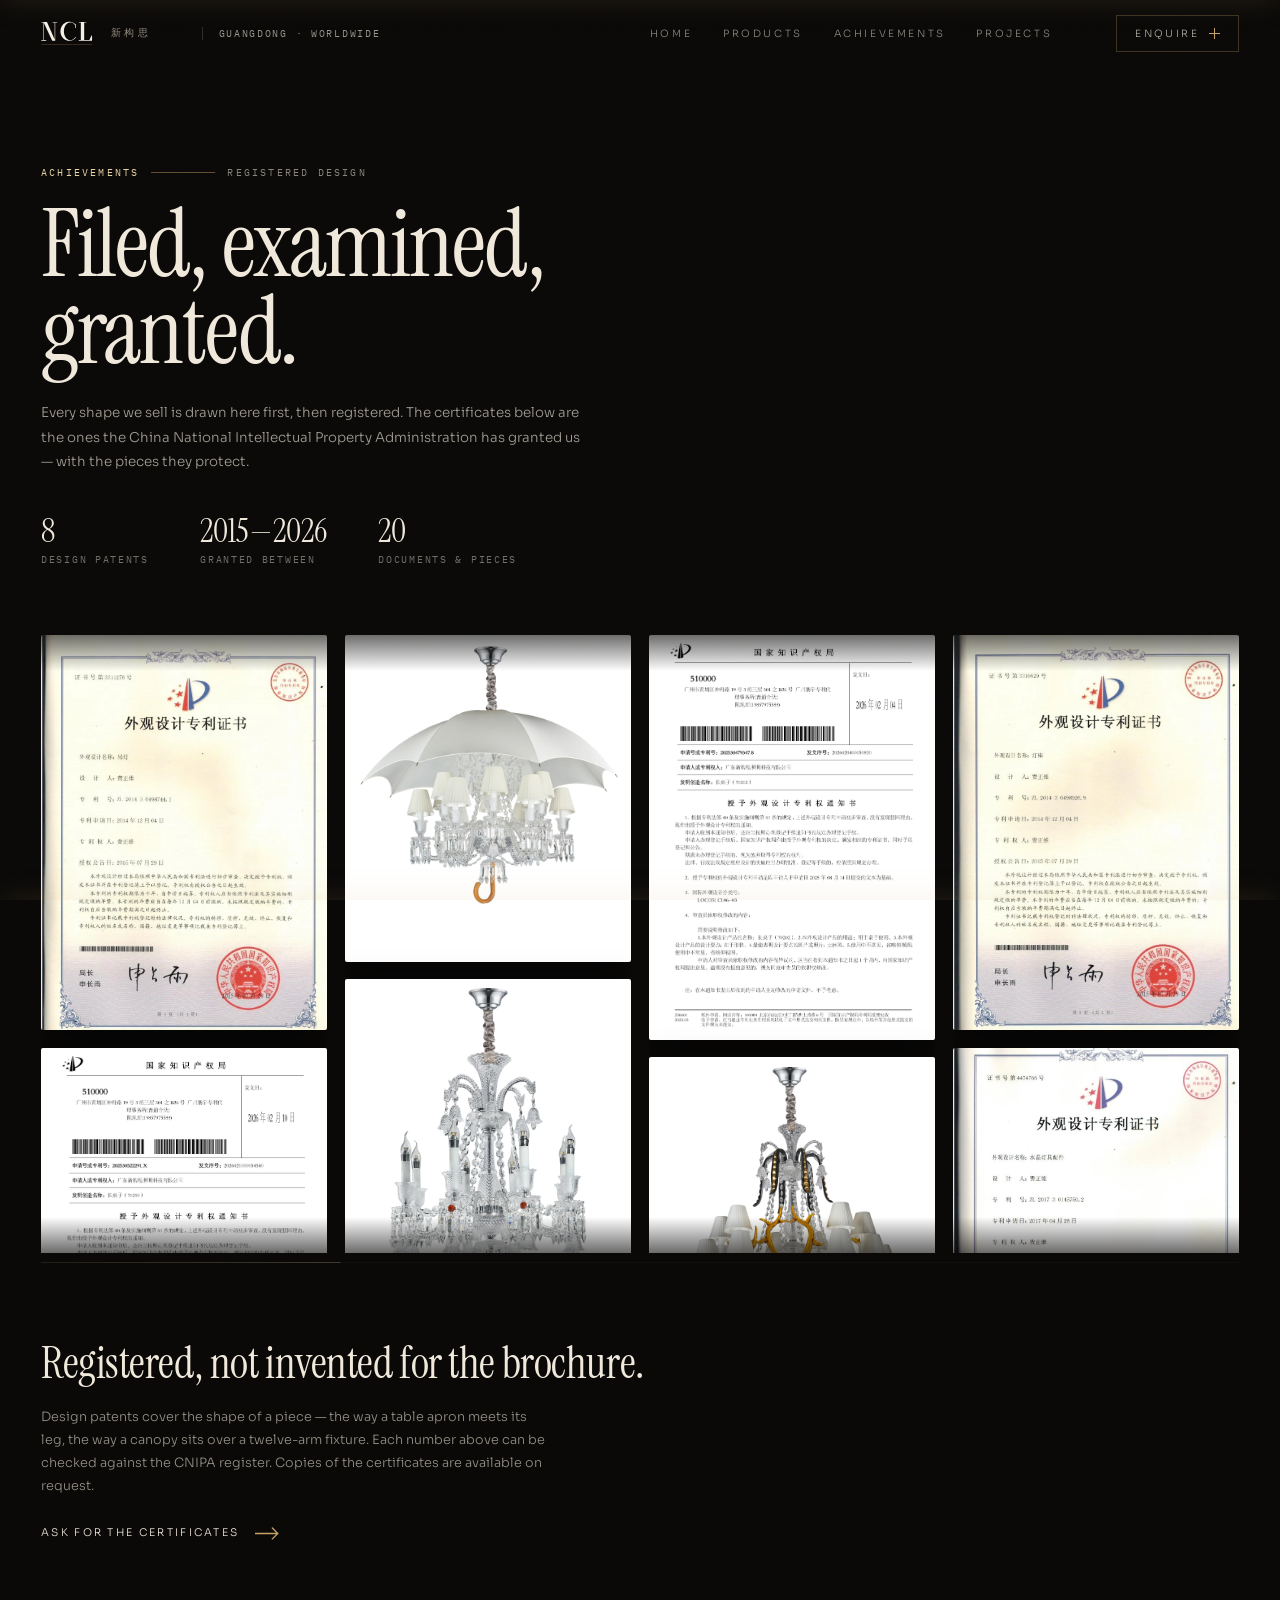
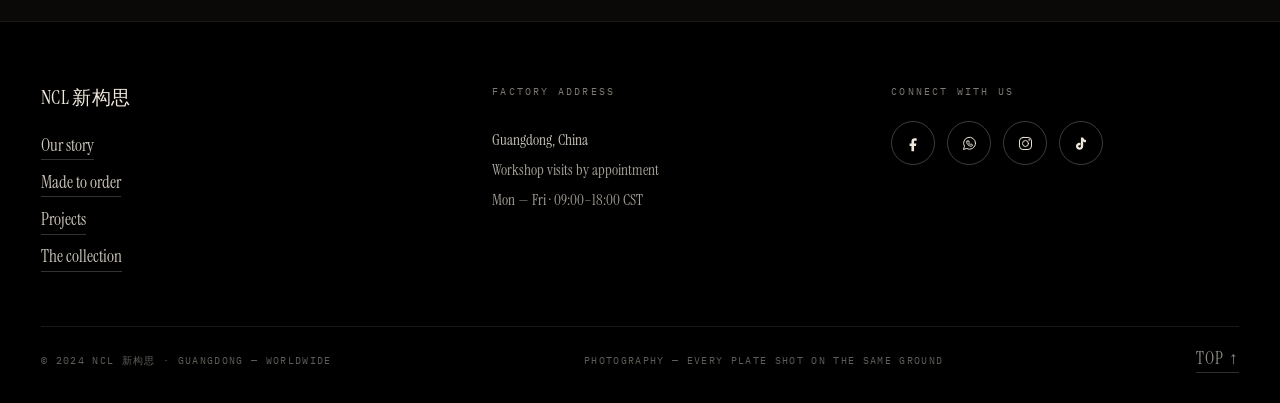
==== achievements.html @ 0bf9c068 "增加专利页面以及页尾" ====
<!DOCTYPE html>
<html lang="en">
<head>
<meta charset="utf-8">
<meta name="viewport" content="width=device-width, initial-scale=1">
<title>Achievements — NCL 新构思</title>
<meta name="description" content="NCL 新构思 — design patents granted by the China National Intellectual Property Administration, with the pieces they protect.">
<link rel="preload" href="fonts/InstrumentSerif-Regular.ttf" as="font" type="font/ttf" crossorigin>
<link rel="stylesheet" href="style.css">
<link rel="stylesheet" href="footer.css">
<link rel="stylesheet" href="achievements.css">
</head>
<body class="achievements">

<div class="grain" aria-hidden="true"></div>
<div class="page-veil" id="page-veil" aria-hidden="true"></div>

<main class="ach" id="top">
  <section class="ach-hero">
    <p class="eyebrow"><b>Achievements</b><i aria-hidden="true"></i><span>Registered design</span></p>
    <h1>Filed, examined,<br>granted.</h1>
    <p class="ach-lead">Every shape we sell is drawn here first, then registered. The certificates
      below are the ones the China National Intellectual Property Administration has granted us —
      with the pieces they protect.</p>
    <dl class="ach-stats">
      <div><dt>8</dt><dd>Design patents</dd></div>
      <div><dt>2015—2026</dt><dd>Granted between</dd></div>
      <div><dt>20</dt><dd>Documents &amp; pieces</dd></div>
    </dl>
  </section>

  <section class="ach-wall" aria-label="Patent certificates and the pieces they protect">
          <div class="ach-col" data-col="0">
            <div class="ach-colrun" style="animation-duration:34s;animation-direction:reverse">
                <figure class="ach-item ach-item--certificate">
                  <span class="ach-skel" aria-hidden="true"></span>
                  <img src="media/patents/patent-chandelier.webp" alt="Chandelier — ZL 2014 3 0498744.1 · 2015" width="800" height="1104" loading="lazy" decoding="async">
                  <figcaption>
                    <span class="ach-title">Chandelier</span>
                    <span class="ach-meta">ZL 2014 3 0498744.1 · 2015</span>
                  </figcaption>
                </figure>
                <figure class="ach-item ach-item--notice">
                  <span class="ach-skel" aria-hidden="true"></span>
                  <img src="media/patents/patent-70290-notice.webp" alt="Long table 70290 · 2026" width="1406" height="1988" loading="lazy" decoding="async">
                  <figcaption>
                    <span class="ach-title">Long table 70290</span>
                    <span class="ach-meta">Grant notice · 2026</span>
                  </figcaption>
                </figure>
                <figure class="ach-item ach-item--certificate">
                  <span class="ach-skel" aria-hidden="true"></span>
                  <img src="media/patents/patent-70262-certificate.webp" alt="Table 70262 — ZL 2024 3 0627851 · 2025" width="1406" height="1988" loading="lazy" decoding="async">
                  <figcaption>
                    <span class="ach-title">Table 70262</span>
                    <span class="ach-meta">ZL 2024 3 0627851 · 2025</span>
                  </figcaption>
                </figure>
                <figure class="ach-item ach-item--piece">
                  <span class="ach-skel" aria-hidden="true"></span>
                  <img src="media/patents/piece-20.webp" alt="Round table 70201" width="1500" height="1734" loading="lazy" decoding="async">
                  <figcaption>
                    <span class="ach-title">Round table 70201</span>
                    <span class="ach-meta">Design patent</span>
                  </figcaption>
                </figure>
                <figure class="ach-item ach-item--certificate">
                  <span class="ach-skel" aria-hidden="true"></span>
                  <img src="media/patents/patent-70202-certificate.webp" alt="Round table 70202 — ZL 2025 3 0451965 · 2026" width="1406" height="1988" loading="lazy" decoding="async">
                  <figcaption>
                    <span class="ach-title">Round table 70202</span>
                    <span class="ach-meta">ZL 2025 3 0451965 · 2026</span>
                  </figcaption>
                </figure>
                <figure class="ach-item ach-item--certificate">
                  <span class="ach-skel" aria-hidden="true"></span>
                  <img src="media/patents/patent-chandelier.webp" alt="Chandelier — ZL 2014 3 0498744.1 · 2015" width="800" height="1104" loading="lazy" decoding="async">
                  <figcaption>
                    <span class="ach-title">Chandelier</span>
                    <span class="ach-meta">ZL 2014 3 0498744.1 · 2015</span>
                  </figcaption>
                </figure>
                <figure class="ach-item ach-item--notice">
                  <span class="ach-skel" aria-hidden="true"></span>
                  <img src="media/patents/patent-70290-notice.webp" alt="Long table 70290 · 2026" width="1406" height="1988" loading="lazy" decoding="async">
                  <figcaption>
                    <span class="ach-title">Long table 70290</span>
                    <span class="ach-meta">Grant notice · 2026</span>
                  </figcaption>
                </figure>
                <figure class="ach-item ach-item--certificate">
                  <span class="ach-skel" aria-hidden="true"></span>
                  <img src="media/patents/patent-70262-certificate.webp" alt="Table 70262 — ZL 2024 3 0627851 · 2025" width="1406" height="1988" loading="lazy" decoding="async">
                  <figcaption>
                    <span class="ach-title">Table 70262</span>
                    <span class="ach-meta">ZL 2024 3 0627851 · 2025</span>
                  </figcaption>
                </figure>
                <figure class="ach-item ach-item--piece">
                  <span class="ach-skel" aria-hidden="true"></span>
                  <img src="media/patents/piece-20.webp" alt="Round table 70201" width="1500" height="1734" loading="lazy" decoding="async">
                  <figcaption>
                    <span class="ach-title">Round table 70201</span>
                    <span class="ach-meta">Design patent</span>
                  </figcaption>
                </figure>
                <figure class="ach-item ach-item--certificate">
                  <span class="ach-skel" aria-hidden="true"></span>
                  <img src="media/patents/patent-70202-certificate.webp" alt="Round table 70202 — ZL 2025 3 0451965 · 2026" width="1406" height="1988" loading="lazy" decoding="async">
                  <figcaption>
                    <span class="ach-title">Round table 70202</span>
                    <span class="ach-meta">ZL 2025 3 0451965 · 2026</span>
                  </figcaption>
                </figure>
            </div>
          </div>
          <div class="ach-col" data-col="1">
            <div class="ach-colrun" style="animation-duration:46s;animation-direction:normal">
                <figure class="ach-item ach-item--piece">
                  <span class="ach-skel" aria-hidden="true"></span>
                  <img src="media/patents/piece-01.webp" alt="Chandelier 70100 · 6 + 6L" width="1500" height="1712" loading="lazy" decoding="async">
                  <figcaption>
                    <span class="ach-title">Chandelier 70100 · 6 + 6L</span>
                    <span class="ach-meta">Design patent</span>
                  </figcaption>
                </figure>
                <figure class="ach-item ach-item--piece">
                  <span class="ach-skel" aria-hidden="true"></span>
                  <img src="media/patents/piece-02.webp" alt="Chandelier 70100 · 6L" width="1500" height="1851" loading="lazy" decoding="async">
                  <figcaption>
                    <span class="ach-title">Chandelier 70100 · 6L</span>
                    <span class="ach-meta">Design patent</span>
                  </figcaption>
                </figure>
                <figure class="ach-item ach-item--notice">
                  <span class="ach-skel" aria-hidden="true"></span>
                  <img src="media/patents/patent-70202-notice.webp" alt="Round table 70202 · 2026" width="1406" height="1988" loading="lazy" decoding="async">
                  <figcaption>
                    <span class="ach-title">Round table 70202</span>
                    <span class="ach-meta">Grant notice · 2026</span>
                  </figcaption>
                </figure>
                <figure class="ach-item ach-item--piece">
                  <span class="ach-skel" aria-hidden="true"></span>
                  <img src="media/patents/piece-06.webp" alt="Piece 88" width="1500" height="1524" loading="lazy" decoding="async">
                  <figcaption>
                    <span class="ach-title">Piece 88</span>
                    <span class="ach-meta">Design patent</span>
                  </figcaption>
                </figure>
                <figure class="ach-item ach-item--piece">
                  <span class="ach-skel" aria-hidden="true"></span>
                  <img src="media/patents/piece-19.webp" alt="Side table 70201" width="1500" height="1389" loading="lazy" decoding="async">
                  <figcaption>
                    <span class="ach-title">Side table 70201</span>
                    <span class="ach-meta">Design patent</span>
                  </figcaption>
                </figure>
                <figure class="ach-item ach-item--piece">
                  <span class="ach-skel" aria-hidden="true"></span>
                  <img src="media/patents/piece-04.webp" alt="Wall light 70100 · 1T" width="1500" height="1894" loading="lazy" decoding="async">
                  <figcaption>
                    <span class="ach-title">Wall light 70100 · 1T</span>
                    <span class="ach-meta">Design patent</span>
                  </figcaption>
                </figure>
                <figure class="ach-item ach-item--piece">
                  <span class="ach-skel" aria-hidden="true"></span>
                  <img src="media/patents/piece-01.webp" alt="Chandelier 70100 · 6 + 6L" width="1500" height="1712" loading="lazy" decoding="async">
                  <figcaption>
                    <span class="ach-title">Chandelier 70100 · 6 + 6L</span>
                    <span class="ach-meta">Design patent</span>
                  </figcaption>
                </figure>
                <figure class="ach-item ach-item--piece">
                  <span class="ach-skel" aria-hidden="true"></span>
                  <img src="media/patents/piece-02.webp" alt="Chandelier 70100 · 6L" width="1500" height="1851" loading="lazy" decoding="async">
                  <figcaption>
                    <span class="ach-title">Chandelier 70100 · 6L</span>
                    <span class="ach-meta">Design patent</span>
                  </figcaption>
                </figure>
                <figure class="ach-item ach-item--notice">
                  <span class="ach-skel" aria-hidden="true"></span>
                  <img src="media/patents/patent-70202-notice.webp" alt="Round table 70202 · 2026" width="1406" height="1988" loading="lazy" decoding="async">
                  <figcaption>
                    <span class="ach-title">Round table 70202</span>
                    <span class="ach-meta">Grant notice · 2026</span>
                  </figcaption>
                </figure>
                <figure class="ach-item ach-item--piece">
                  <span class="ach-skel" aria-hidden="true"></span>
                  <img src="media/patents/piece-06.webp" alt="Piece 88" width="1500" height="1524" loading="lazy" decoding="async">
                  <figcaption>
                    <span class="ach-title">Piece 88</span>
                    <span class="ach-meta">Design patent</span>
                  </figcaption>
                </figure>
                <figure class="ach-item ach-item--piece">
                  <span class="ach-skel" aria-hidden="true"></span>
                  <img src="media/patents/piece-19.webp" alt="Side table 70201" width="1500" height="1389" loading="lazy" decoding="async">
                  <figcaption>
                    <span class="ach-title">Side table 70201</span>
                    <span class="ach-meta">Design patent</span>
                  </figcaption>
                </figure>
                <figure class="ach-item ach-item--piece">
                  <span class="ach-skel" aria-hidden="true"></span>
                  <img src="media/patents/piece-04.webp" alt="Wall light 70100 · 1T" width="1500" height="1894" loading="lazy" decoding="async">
                  <figcaption>
                    <span class="ach-title">Wall light 70100 · 1T</span>
                    <span class="ach-meta">Design patent</span>
                  </figcaption>
                </figure>
            </div>
          </div>
          <div class="ach-col" data-col="2">
            <div class="ach-colrun" style="animation-duration:39s;animation-direction:reverse">
                <figure class="ach-item ach-item--notice">
                  <span class="ach-skel" aria-hidden="true"></span>
                  <img src="media/patents/patent-70202-notice-12.webp" alt="Long table 70202 · 2026" width="1406" height="1988" loading="lazy" decoding="async">
                  <figcaption>
                    <span class="ach-title">Long table 70202</span>
                    <span class="ach-meta">Grant notice · 2026</span>
                  </figcaption>
                </figure>
                <figure class="ach-item ach-item--piece">
                  <span class="ach-skel" aria-hidden="true"></span>
                  <img src="media/patents/piece-03.webp" alt="Chandelier 70100 · 9 + 6 + 3" width="1500" height="1857" loading="lazy" decoding="async">
                  <figcaption>
                    <span class="ach-title">Chandelier 70100 · 9 + 6 + 3</span>
                    <span class="ach-meta">Design patent</span>
                  </figcaption>
                </figure>
                <figure class="ach-item ach-item--certificate">
                  <span class="ach-skel" aria-hidden="true"></span>
                  <img src="media/patents/patent-70260-certificate.webp" alt="Table 70260 — ZL 2024 3 0569394 · 2025" width="1406" height="1988" loading="lazy" decoding="async">
                  <figcaption>
                    <span class="ach-title">Table 70260</span>
                    <span class="ach-meta">ZL 2024 3 0569394 · 2025</span>
                  </figcaption>
                </figure>
                <figure class="ach-item ach-item--certificate">
                  <span class="ach-skel" aria-hidden="true"></span>
                  <img src="media/patents/patent-70264R-certificate.webp" alt="Table 70264R — ZL 2024 3 0557149 · 2025" width="1406" height="1988" loading="lazy" decoding="async">
                  <figcaption>
                    <span class="ach-title">Table 70264R</span>
                    <span class="ach-meta">ZL 2024 3 0557149 · 2025</span>
                  </figcaption>
                </figure>
                <figure class="ach-item ach-item--piece">
                  <span class="ach-skel" aria-hidden="true"></span>
                  <img src="media/patents/piece-18.webp" alt="Table 70188" width="1500" height="1161" loading="lazy" decoding="async">
                  <figcaption>
                    <span class="ach-title">Table 70188</span>
                    <span class="ach-meta">Design patent</span>
                  </figcaption>
                </figure>
                <figure class="ach-item ach-item--notice">
                  <span class="ach-skel" aria-hidden="true"></span>
                  <img src="media/patents/patent-70202-notice-12.webp" alt="Long table 70202 · 2026" width="1406" height="1988" loading="lazy" decoding="async">
                  <figcaption>
                    <span class="ach-title">Long table 70202</span>
                    <span class="ach-meta">Grant notice · 2026</span>
                  </figcaption>
                </figure>
                <figure class="ach-item ach-item--piece">
                  <span class="ach-skel" aria-hidden="true"></span>
                  <img src="media/patents/piece-03.webp" alt="Chandelier 70100 · 9 + 6 + 3" width="1500" height="1857" loading="lazy" decoding="async">
                  <figcaption>
                    <span class="ach-title">Chandelier 70100 · 9 + 6 + 3</span>
                    <span class="ach-meta">Design patent</span>
                  </figcaption>
                </figure>
                <figure class="ach-item ach-item--certificate">
                  <span class="ach-skel" aria-hidden="true"></span>
                  <img src="media/patents/patent-70260-certificate.webp" alt="Table 70260 — ZL 2024 3 0569394 · 2025" width="1406" height="1988" loading="lazy" decoding="async">
                  <figcaption>
                    <span class="ach-title">Table 70260</span>
                    <span class="ach-meta">ZL 2024 3 0569394 · 2025</span>
                  </figcaption>
                </figure>
                <figure class="ach-item ach-item--certificate">
                  <span class="ach-skel" aria-hidden="true"></span>
                  <img src="media/patents/patent-70264R-certificate.webp" alt="Table 70264R — ZL 2024 3 0557149 · 2025" width="1406" height="1988" loading="lazy" decoding="async">
                  <figcaption>
                    <span class="ach-title">Table 70264R</span>
                    <span class="ach-meta">ZL 2024 3 0557149 · 2025</span>
                  </figcaption>
                </figure>
                <figure class="ach-item ach-item--piece">
                  <span class="ach-skel" aria-hidden="true"></span>
                  <img src="media/patents/piece-18.webp" alt="Table 70188" width="1500" height="1161" loading="lazy" decoding="async">
                  <figcaption>
                    <span class="ach-title">Table 70188</span>
                    <span class="ach-meta">Design patent</span>
                  </figcaption>
                </figure>
            </div>
          </div>
          <div class="ach-col" data-col="3">
            <div class="ach-colrun" style="animation-duration:52s;animation-direction:normal">
                <figure class="ach-item ach-item--certificate">
                  <span class="ach-skel" aria-hidden="true"></span>
                  <img src="media/patents/patent-lamp-base.webp" alt="Lamp base — ZL 2014 3 0498926.9 · 2015" width="800" height="1104" loading="lazy" decoding="async">
                  <figcaption>
                    <span class="ach-title">Lamp base</span>
                    <span class="ach-meta">ZL 2014 3 0498926.9 · 2015</span>
                  </figcaption>
                </figure>
                <figure class="ach-item ach-item--certificate">
                  <span class="ach-skel" aria-hidden="true"></span>
                  <img src="media/patents/patent-crystal-lamp-fitting.webp" alt="Crystal lamp fitting — ZL 2017 3 0145750.2 · 2018" width="800" height="1088" loading="lazy" decoding="async">
                  <figcaption>
                    <span class="ach-title">Crystal lamp fitting</span>
                    <span class="ach-meta">ZL 2017 3 0145750.2 · 2018</span>
                  </figcaption>
                </figure>
                <figure class="ach-item ach-item--piece">
                  <span class="ach-skel" aria-hidden="true"></span>
                  <img src="media/patents/piece-05.webp" alt="Floor lamp 70124" width="1033" height="2000" loading="lazy" decoding="async">
                  <figcaption>
                    <span class="ach-title">Floor lamp 70124</span>
                    <span class="ach-meta">Design patent</span>
                  </figcaption>
                </figure>
                <figure class="ach-item ach-item--certificate">
                  <span class="ach-skel" aria-hidden="true"></span>
                  <img src="media/patents/patent-70290-certificate.webp" alt="Long table 70290 — ZL 2025 3 0522291 · 2026" width="1406" height="1988" loading="lazy" decoding="async">
                  <figcaption>
                    <span class="ach-title">Long table 70290</span>
                    <span class="ach-meta">ZL 2025 3 0522291 · 2026</span>
                  </figcaption>
                </figure>
                <figure class="ach-item ach-item--certificate">
                  <span class="ach-skel" aria-hidden="true"></span>
                  <img src="media/patents/patent-lamp-base.webp" alt="Lamp base — ZL 2014 3 0498926.9 · 2015" width="800" height="1104" loading="lazy" decoding="async">
                  <figcaption>
                    <span class="ach-title">Lamp base</span>
                    <span class="ach-meta">ZL 2014 3 0498926.9 · 2015</span>
                  </figcaption>
                </figure>
                <figure class="ach-item ach-item--certificate">
                  <span class="ach-skel" aria-hidden="true"></span>
                  <img src="media/patents/patent-crystal-lamp-fitting.webp" alt="Crystal lamp fitting — ZL 2017 3 0145750.2 · 2018" width="800" height="1088" loading="lazy" decoding="async">
                  <figcaption>
                    <span class="ach-title">Crystal lamp fitting</span>
                    <span class="ach-meta">ZL 2017 3 0145750.2 · 2018</span>
                  </figcaption>
                </figure>
                <figure class="ach-item ach-item--piece">
                  <span class="ach-skel" aria-hidden="true"></span>
                  <img src="media/patents/piece-05.webp" alt="Floor lamp 70124" width="1033" height="2000" loading="lazy" decoding="async">
                  <figcaption>
                    <span class="ach-title">Floor lamp 70124</span>
                    <span class="ach-meta">Design patent</span>
                  </figcaption>
                </figure>
                <figure class="ach-item ach-item--certificate">
                  <span class="ach-skel" aria-hidden="true"></span>
                  <img src="media/patents/patent-70290-certificate.webp" alt="Long table 70290 — ZL 2025 3 0522291 · 2026" width="1406" height="1988" loading="lazy" decoding="async">
                  <figcaption>
                    <span class="ach-title">Long table 70290</span>
                    <span class="ach-meta">ZL 2025 3 0522291 · 2026</span>
                  </figcaption>
                </figure>
            </div>
          </div>
    <div class="ach-meter" aria-hidden="true"><i></i></div>
  </section>

  <section class="ach-note">
    <h2>Registered, not invented for the brochure.</h2>
    <p>Design patents cover the shape of a piece — the way a table apron meets its leg, the way a
      canopy sits over a twelve-arm fixture. Each number above can be checked against the CNIPA
      register. Copies of the certificates are available on request.</p>
    <p><a class="cta" href="mailto:studio@ncl.example?subject=Patent%20certificates"><span>Ask for the certificates</span>
      <svg viewBox="0 0 24 12" aria-hidden="true"><path d="M0 6h21M16 1l5 5-5 5"/></svg></a></p>
  </section>
</main>

<footer class="ncl-foot" id="enquire">
  <div class="ncl-foot-grid">
    <div>
      <h4 class="brand-ish">NCL 新构思</h4>
      <ul>
        <li><a href="index.html#atelier">Our story</a></li>
        <li><a href="index.html#bespoke">Made to order</a></li>
        <li><a href="index.html#bespoke">Projects</a></li>
        <li><a href="collection.html">The collection</a></li>
      </ul>
    </div>
    <div class="ncl-foot-addr">
      <h4>Factory address</h4>
      <p>Guangdong, China</p>
      <p>Workshop visits by appointment</p>
      <p>Mon — Fri · 09:00–18:00 CST</p>
    </div>
    <div>
      <h4>Connect with us</h4>
      <ul class="ncl-social">
        <li><a href="https://www.facebook.com/satellite.liu" aria-label="NCL on Facebook" target="_blank" rel="noopener noreferrer"><svg viewBox="0 0 24 24" role="img" aria-hidden="true"><path d="M14.2 8.1h2.3V4.9c-.4-.06-1.5-.17-2.8-.17-2.8 0-4.6 1.6-4.6 4.6v2.6H6.5v3.6h2.6V23h3.7v-7.4h2.7l.4-3.6h-3.1V9.4c0-1 .3-1.3 1.4-1.3Z" fill="currentColor" stroke="none"/></svg></a></li>
        <li><a href="https://wa.me/8618938772757" aria-label="NCL on WhatsApp — +86 189 3877 2757" target="_blank" rel="noopener noreferrer"><svg viewBox="0 0 24 24" role="img" aria-hidden="true"><path d="M20.5 11.6a8.4 8.4 0 0 1-12.4 7.4L3.5 20.4l1.4-4.5A8.4 8.4 0 1 1 20.5 11.6Z"/><path d="M9.2 8.4c.2-.4.4-.4.7-.4h.5c.2 0 .3.1.5.4l.7 1.6c.1.2 0 .4-.1.6l-.5.6c-.1.2-.1.3 0 .5.3.6.9 1.3 1.6 1.7.2.1.4.1.5 0l.6-.6c.2-.2.4-.2.6-.1l1.6.8c.2.1.3.3.3.5 0 .8-.6 1.6-1.3 1.8-.7.2-1.6.1-2.9-.5-1.7-.8-3-2.2-3.6-3.6-.5-1.2-.5-2.3 0-3.1Z"/></svg></a></li>
        <li><a href="https://www.instagram.com/new_concepton_lighting/" aria-label="NCL on Instagram" target="_blank" rel="noopener noreferrer"><svg viewBox="0 0 24 24" role="img" aria-hidden="true"><rect x="3.5" y="3.5" width="17" height="17" rx="5"/><circle cx="12" cy="12" r="4.2"/><circle cx="17.2" cy="6.9" r="1.1" fill="currentColor" stroke="none"/></svg></a></li>
        <li><a href="https://www.douyin.com/user/MS4wLjABAAAA6-nMW5dyxShDw0qKkLhPcCdm7kp9LKvlH04NBT9qAxo?from_tab_name=main" aria-label="NCL on TikTok" target="_blank" rel="noopener noreferrer"><svg viewBox="0 0 24 24" role="img" aria-hidden="true"><path d="M14.4 3.4c.5 1.9 1.9 3.3 3.9 3.5v3.4c-1.4 0-2.7-.4-3.9-1.2v6.5c0 3.3-2.4 5.2-5.1 5.2-2.9 0-5.1-2-5.1-4.8 0-2.9 2.2-5 5.1-5 .4 0 .8 0 1.2.1v3.5c-.4-.1-.8-.2-1.2-.2-1.1 0-1.9.7-1.9 1.6 0 1 .8 1.7 1.9 1.7 1.2 0 1.9-.8 1.9-2.1V3.4h3.2Z" fill="currentColor" stroke="none"/></svg></a></li>
      </ul>
    </div>
  </div>
  <div class="ncl-foot-base">
    <p>© 2024 NCL 新构思 · Guangdong — Worldwide</p>
    <p>Photography — every plate shot on the same ground</p>
    <p><a href="#top">Top ↑</a></p>
  </div>
</footer>

<header class="nav" id="nav">
  <a class="brand" href="index.html" aria-label="NCL 新构思 — home">
    <svg class="wordmark" viewBox="-4 -4 224 104" role="img" aria-label="NCL" preserveAspectRatio="xMinYMid meet"><g transform="translate(-282 -84)"><g transform="translate(282 84) scale(0.8)"><path fill="#F5F0E6" d="M8.00 0.00 L11.00 0.00 L11.00 100.00 L8.00 100.00 Z M68.00 0.00 L71.00 0.00 L71.00 100.00 L68.00 100.00 Z M8.00 0.00 L27.00 0.00 L71.00 100.00 L55.00 100.00 Z M-3.00 0.00 L23.00 0.00 L23.00 3.00 L-3.00 3.00 Z M-3.00 97.00 L23.00 97.00 L23.00 100.00 L-3.00 100.00 Z M57.00 0.00 L82.00 0.00 L82.00 3.00 L57.00 3.00 Z M182.00 82.78 L180.74 84.35 L179.43 85.85 L178.05 87.30 L176.63 88.68 L175.15 90.01 L173.63 91.26 L172.05 92.45 L170.44 93.56 L168.79 94.61 L167.09 95.58 L165.37 96.47 L163.61 97.29 L161.82 98.02 L160.00 98.68 L158.16 99.26 L156.31 99.76 L154.43 100.17 L152.54 100.50 L150.64 100.75 L148.73 100.91 L146.82 100.99 L144.91 100.99 L142.99 100.90 L141.09 100.72 L139.19 100.46 L137.30 100.12 L135.43 99.69 L133.57 99.18 L131.74 98.59 L129.93 97.92 L128.14 97.17 L126.39 96.35 L124.66 95.44 L122.98 94.46 L121.33 93.41 L119.72 92.28 L118.15 91.08 L116.63 89.82 L115.17 88.49 L113.75 87.10 L112.38 85.64 L111.07 84.13 L109.82 82.55 L108.63 80.93 L107.50 79.25 L106.43 77.53 L105.43 75.76 L104.50 73.94 L103.64 72.09 L102.84 70.20 L102.12 68.28 L101.47 66.32 L100.90 64.34 L100.40 62.34 L99.97 60.31 L99.62 58.27 L99.35 56.22 L99.16 54.15 L99.04 52.08 L99.00 50.00 L99.04 47.92 L99.16 45.85 L99.35 43.78 L99.62 41.73 L99.97 39.69 L100.40 37.66 L100.90 35.66 L101.47 33.68 L102.12 31.72 L102.84 29.80 L103.64 27.91 L104.50 26.06 L105.43 24.24 L106.43 22.47 L107.50 20.75 L108.63 19.07 L109.82 17.45 L111.07 15.87 L112.38 14.36 L113.75 12.90 L115.17 11.51 L116.63 10.18 L118.15 8.92 L119.72 7.72 L121.33 6.59 L122.98 5.54 L124.66 4.56 L126.39 3.65 L128.14 2.83 L129.93 2.08 L131.74 1.41 L133.57 0.82 L135.43 0.31 L137.30 -0.12 L139.19 -0.46 L141.09 -0.72 L142.99 -0.90 L144.91 -0.99 L146.82 -0.99 L148.73 -0.91 L150.64 -0.75 L152.54 -0.50 L154.43 -0.17 L156.31 0.24 L158.16 0.74 L160.00 1.32 L161.82 1.98 L163.61 2.71 L165.37 3.53 L167.09 4.42 L168.79 5.39 L170.44 6.44 L172.05 7.55 L173.63 8.74 L175.15 9.99 L176.63 11.32 L178.05 12.70 L179.43 14.15 L180.74 15.65 L182.00 17.22 L178.43 19.47 L177.50 18.01 L176.54 16.61 L175.53 15.26 L174.48 13.97 L173.40 12.74 L172.28 11.57 L171.13 10.47 L169.94 9.43 L168.73 8.46 L167.48 7.55 L166.22 6.72 L164.92 5.96 L163.61 5.27 L162.28 4.66 L160.93 4.12 L159.57 3.66 L158.19 3.27 L156.80 2.96 L155.41 2.73 L154.01 2.58 L152.60 2.51 L151.20 2.51 L149.79 2.60 L148.39 2.76 L147.00 3.00 L145.61 3.32 L144.24 3.72 L142.88 4.19 L141.53 4.74 L140.20 5.36 L138.89 6.06 L137.60 6.83 L136.34 7.68 L135.10 8.59 L133.89 9.57 L132.71 10.62 L131.56 11.73 L130.44 12.91 L129.37 14.15 L128.32 15.45 L127.32 16.81 L126.36 18.22 L125.44 19.68 L124.57 21.19 L123.74 22.76 L122.96 24.36 L122.22 26.01 L121.54 27.70 L120.90 29.43 L120.32 31.19 L119.79 32.98 L119.31 34.80 L118.89 36.64 L118.52 38.51 L118.21 40.39 L117.96 42.30 L117.76 44.21 L117.61 46.14 L117.53 48.07 L117.50 50.00 L117.53 51.93 L117.61 53.86 L117.76 55.79 L117.96 57.70 L118.21 59.61 L118.52 61.49 L118.89 63.36 L119.31 65.20 L119.79 67.02 L120.32 68.81 L120.90 70.57 L121.54 72.30 L122.22 73.99 L122.96 75.64 L123.74 77.24 L124.57 78.81 L125.44 80.32 L126.36 81.78 L127.32 83.19 L128.32 84.55 L129.37 85.85 L130.44 87.09 L131.56 88.27 L132.71 89.38 L133.89 90.43 L135.10 91.41 L136.34 92.32 L137.60 93.17 L138.89 93.94 L140.20 94.64 L141.53 95.26 L142.88 95.81 L144.24 96.28 L145.61 96.68 L147.00 97.00 L148.39 97.24 L149.79 97.40 L151.20 97.49 L152.60 97.49 L154.01 97.42 L155.41 97.27 L156.80 97.04 L158.19 96.73 L159.57 96.34 L160.93 95.88 L162.28 95.34 L163.61 94.73 L164.92 94.04 L166.22 93.28 L167.48 92.45 L168.73 91.54 L169.94 90.57 L171.13 89.53 L172.28 88.43 L173.40 87.26 L174.48 86.03 L175.53 84.74 L176.54 83.39 L177.50 81.99 L178.43 80.53 Z M178.50 11.97 L182.00 11.97 L182.00 32.22 L178.50 32.22 Z M208.00 0.00 L226.00 0.00 L226.00 100.00 L208.00 100.00 Z M197.00 0.00 L237.00 0.00 L237.00 3.00 L197.00 3.00 Z M197.00 97.00 L226.00 97.00 L226.00 100.00 L197.00 100.00 Z M208.00 97.00 L268.00 97.00 L268.00 100.00 L208.00 100.00 Z M265.00 72.00 L268.00 72.00 L268.00 100.00 L252.00 100.00 Z"/><path fill="#B08D57" d="M-3.00 118.00 L268.00 118.00 L268.00 119.50 L-3.00 119.50 Z"/></g></g></svg>
    <span class="brand-cn">新构思</span>
  </a>
  <span class="nav-meta">Guangdong · Worldwide</span>

  <nav class="nav-links" aria-label="Primary">
    <a href="index.html"><span>Home</span></a>
    <a href="collection.html"><span>Products</span></a>
    <a href="achievements.html" aria-current="page"><span>Achievements</span></a>
    <a href="index.html#bespoke"><span>Projects</span></a>
  </nav>

  <div class="nav-end">
    <a class="enquire" href="#enquire"><span>Enquire</span><i aria-hidden="true"></i></a>
    <button class="menu-btn" id="menu-btn" type="button" aria-expanded="false" aria-controls="menu">
      <span class="menu-bars" aria-hidden="true"><i></i><i></i></span>
      <span class="menu-word">Menu</span>
    </button>
  </div>
</header>

<div class="menu" id="menu" hidden>
  <nav class="menu-links" aria-label="Menu">
    <a href="index.html"><span>Home</span></a>
    <a href="collection.html"><span>Products</span></a>
    <a href="achievements.html"><span>Achievements</span></a>
    <a href="index.html#bespoke"><span>Projects</span></a>
    <a class="menu-enquire" href="#enquire"><span>Enquire</span></a>
  </nav>
  <p class="menu-foot">Trade and private commissions · worldwide delivery.</p>
</div>

<script src="main.js"></script>
<script src="achievements.js"></script>
</body>
</html>
---- style.css ----
/* NCL 新构思 — cover page
   One viewport: the film, the name of the light, one control. */

@font-face{
  font-family:"Instrument Serif";
  src:url("fonts/InstrumentSerif-Regular.ttf") format("truetype");
  font-weight:400; font-style:normal; font-display:swap;
}
@font-face{
  font-family:"Sora";
  src:url("fonts/sora-latin-300-normal.woff2") format("woff2");
  font-weight:300; font-style:normal; font-display:swap;
}
@font-face{
  font-family:"Sora";
  src:url("fonts/sora-latin-400-normal.woff2") format("woff2");
  font-weight:400; font-style:normal; font-display:swap;
}
@font-face{
  font-family:"Plex Mono";
  src:url("fonts/ibm-plex-mono-latin-400-normal.woff2") format("woff2");
  font-weight:400; font-style:normal; font-display:swap;
}

:root{
  /* the night side: cover page */
  --void:#000;
  --ivory:#efe8db;
  --ivory-soft:#cfc7b8;
  --dim:#948c7e;
  --gilt:#c7a366;
  --gilt-hi:#e7d0a0;
  --line:rgba(199,163,102,.28);
  --line-soft:rgba(239,232,219,.14);

  --pad:clamp(20px,3.2vw,52px);
  --ease:cubic-bezier(.22,.61,.2,1);
  --ease-out:cubic-bezier(.16,.8,.24,1);
  --ease-soft:cubic-bezier(.33,.72,.24,1);
  --glow:0 0 20px rgba(255,222,168,.5),0 0 2px rgba(255,248,232,.65);

  --serif:"Instrument Serif",Georgia,"Noto Serif SC","Songti SC",serif;
  --sans:"Sora","Noto Sans SC","PingFang SC","Microsoft YaHei",sans-serif;
  --mono:"Plex Mono",ui-monospace,monospace;
}

*,*::before,*::after{box-sizing:border-box}
a{color:inherit;text-decoration:none}
button{font:inherit;color:inherit;background:none;border:0;padding:0;cursor:pointer}
::selection{background:rgba(199,163,102,.32);color:#fff}
:focus-visible{outline:1px solid var(--gilt-hi);outline-offset:6px}
img{display:block;max-width:100%}

:root{
  --nav-h:clamp(64px,7.4vh,92px);
  /* how far the next screen rises over the cover; the cover's own furniture keeps clear of it */
  --handoff:12vh;
}

html{height:auto; overflow-x:hidden; -webkit-text-size-adjust:100%}
body{
  margin:0;
  background:var(--void);
  color:var(--ivory);
  font-family:var(--sans);
  font-weight:300;
  -webkit-font-smoothing:antialiased;
  text-rendering:optimizeLegibility;
  overscroll-behavior-y:none;
}

/* ── stage ─────────────────────────────────────────────── */
.cover-wrap{
  position:relative; z-index:1;
  /* one viewport of cover + one viewport of rise: the sheet travels the whole way while the cover holds still */
  height:200svh;
}
.stage{
  position:sticky; top:0;
  height:100svh; min-height:560px;
  filter:blur(var(--cover-blur,0px)) brightness(var(--cover-dim,1));
  transform:scale(var(--cover-push,1));
  transform-origin:50% 50%;
  will-change:filter,transform;
  display:grid;
  grid-template-rows:1fr;
  grid-template-columns:1fr;
  overflow:hidden;
}

/* ── the film ──────────────────────────────────────────── */
.film{
  position:absolute; inset:0; z-index:0; background:#000; overflow:hidden;
}
.film-media{
  position:absolute; inset:0;
  will-change:transform,filter;
}
.film-media video{
  position:absolute; inset:0;
  width:100%; height:100%;
  object-fit:cover; object-position:50% 46%;
  will-change:transform,filter;
}
.film-warm{ /* warm light that lingers over the whole frame */
  position:absolute; inset:0; pointer-events:none;
  background:radial-gradient(58% 46% at 62% 38%,rgba(255,176,84,.16),transparent 70%);
  mix-blend-mode:screen; opacity:0;
}
.film-scrim{
  position:absolute; inset:0; pointer-events:none;
  background:
    linear-gradient(to bottom,rgba(5,4,4,.96) 0%,rgba(5,4,4,.72) 9%,rgba(5,4,4,.26) 19%,rgba(5,4,4,0) 30%),
    linear-gradient(to top,rgba(5,4,4,.94) 0%,rgba(5,4,4,.55) 16%,rgba(5,4,4,0) 44%),
    linear-gradient(to right,rgba(3,3,3,.9) 0%,rgba(3,3,3,.64) 30%,rgba(3,3,3,.1) 60%,rgba(3,3,3,0) 72%),
    radial-gradient(46% 60% at 100% 100%,rgba(4,3,3,.92),rgba(4,3,3,.42) 52%,transparent 74%),
    radial-gradient(120% 90% at 50% 45%,transparent 40%,rgba(5,4,4,.5) 100%);
}
.film-pool{ /* keeps the headline legible whatever the film is doing underneath */
  position:absolute; left:0; bottom:0;
  width:min(84ch,78vw); height:min(78vh,720px);
  pointer-events:none;
  background:radial-gradient(66% 70% at 3% 88%,rgba(0,0,0,.86),rgba(0,0,0,.46) 44%,transparent 73%);
}
.grain{
  position:fixed; inset:0; z-index:9; pointer-events:none;
  opacity:.05; mix-blend-mode:overlay;
  background-image:url("data:image/svg+xml,%3Csvg xmlns='http://www.w3.org/2000/svg' width='160' height='160'%3E%3Cfilter id='n'%3E%3CfeTurbulence type='fractalNoise' baseFrequency='.82' numOctaves='3' stitchTiles='stitch'/%3E%3C/filter%3E%3Crect width='160' height='160' filter='url(%23n)'/%3E%3C/svg%3E");
}

/* ── the light: a single warm bloom that swells and settles ─ */
.ignite{position:absolute; inset:0; z-index:6; pointer-events:none; overflow:hidden}
.ignite-bloom{
  position:absolute; left:50%; top:45%;
  width:min(62vw,820px); aspect-ratio:1;
  translate:-50% -50%;
  border-radius:50%;
  background:radial-gradient(closest-side,rgba(255,216,158,.50),rgba(255,170,86,.20) 46%,transparent 76%);
  filter:blur(30px);
  opacity:0;
}

/* ── nav ───────────────────────────────────────────────── */
.nav{
  background:linear-gradient(to bottom,rgba(4,3,3,0) 0%,rgba(4,3,3,0) 100%);
  transition:background .6s var(--ease);
}
.nav{
  position:fixed; inset:0 0 auto 0; z-index:30;
  transform:translateY(0);
  transition:transform .5s var(--ease-soft),background .6s var(--ease);
  display:flex; align-items:center; gap:clamp(16px,3vw,44px);
  padding:0 var(--pad);
  height:var(--nav-h);
}
.brand{display:flex; align-items:center; gap:clamp(10px,1.1vw,15px); position:relative}
.wordmark{
  display:block; height:clamp(21px,1.9vw,27px); width:auto;
  color:#e6ca94;
  transition:color .5s var(--ease),filter .5s var(--ease);
}
.brand:hover .wordmark,.brand:focus-visible .wordmark{
  color:#fff3dc;
  filter:drop-shadow(0 0 12px rgba(255,222,168,.55));
}
.brand-cn{
  font-family:"Noto Serif SC","Songti SC","SimSun",serif;
  font-size:clamp(9px,.78vw,11px);
  letter-spacing:.34em;
  color:var(--dim);
  padding-left:.34em;
  transition:color .5s var(--ease),text-shadow .5s var(--ease);
}
.brand:hover .brand-cn,.brand:focus-visible .brand-cn{color:var(--ivory-soft)}
.nav-links{display:flex; align-items:center; gap:clamp(18px,2.4vw,38px); margin-left:auto}
.nav-links a{
  position:relative;
  font-size:clamp(10px,.78vw,11.5px);
  letter-spacing:.26em; text-transform:uppercase;
  color:rgba(239,232,219,.56);
  padding:6px 0;
  transition:color .5s var(--ease),text-shadow .5s var(--ease);
}
.nav-links a span{display:block}
.nav-links a:hover,.nav-links a:focus-visible{
  color:#fff;
  text-shadow:var(--glow);
}

.nav-end{display:flex; align-items:center; gap:clamp(14px,2vw,30px); margin-left:clamp(10px,2vw,34px)}
.nav-meta{
  border-left:1px solid rgba(239,232,219,.16);
  padding-left:clamp(10px,1.2vw,18px);
  margin-left:clamp(6px,1vw,14px);
  white-space:nowrap;

  font-family:"Plex Mono",monospace;
  font-size:9.5px; letter-spacing:.18em; text-transform:uppercase;
  color:rgba(239,232,219,.62); white-space:nowrap;
}
.enquire{
  position:relative; display:inline-flex; align-items:center; gap:10px;
  font-size:clamp(10px,.78vw,11.5px); letter-spacing:.24em; text-transform:uppercase;
  color:rgba(239,232,219,.72);
  border:1px solid var(--line);
  padding:11px 18px;
  transition:color .5s var(--ease),border-color .5s var(--ease),box-shadow .5s var(--ease);
}
.enquire i{
  width:11px; height:11px; flex:none;
  background:
    linear-gradient(var(--gilt),var(--gilt)) center/1px 11px no-repeat,
    linear-gradient(var(--gilt),var(--gilt)) center/11px 1px no-repeat;
  transition:transform .5s var(--ease-out),background .5s var(--ease);
}
.enquire span{position:relative; z-index:1}
.enquire:hover,.enquire:focus-visible{
  color:#fff;
  border-color:rgba(231,208,160,.6);
  box-shadow:0 0 22px rgba(255,214,150,.14) inset;
  text-shadow:var(--glow);
}
.enquire:hover i,.enquire:focus-visible i{transform:rotate(90deg)}

.menu-btn{display:none; align-items:center; gap:10px}
.menu-bars{display:grid; gap:4px; width:20px}
.menu-bars i{
  display:block; height:1px; background:var(--ivory);
  transition:transform .45s var(--ease-out),background .4s var(--ease);
}
.menu-btn:hover .menu-bars i,.menu-btn:focus-visible .menu-bars i{background:#fff;box-shadow:0 0 8px rgba(255,222,168,.8)}
.menu-btn.is-open .menu-bars i:first-child{transform:translateY(2.5px) rotate(45deg)}
.menu-btn.is-open .menu-bars i:last-child{transform:translateY(-2.5px) rotate(-45deg)}
.menu-word{font-size:10px; letter-spacing:.24em; text-transform:uppercase; color:var(--ivory-soft)}

/* ── hero copy ─────────────────────────────────────────── */
.hero{
  position:relative; z-index:7;
  display:flex; align-items:flex-end; justify-content:space-between;
  gap:clamp(24px,4vw,80px);
  padding:0 var(--pad);
  min-height:0;
  transform:translate3d(0,var(--hero-shift,0px),0);
  opacity:var(--hero-fade,1);
  will-change:transform,opacity;
}
.hero-copy{
  max-width:min(52ch,58vw);
  padding-bottom:calc(var(--handoff) + clamp(18px,3.4vh,44px));
}
.hero-title{
  margin:0;
  font-family:"Instrument Serif",Georgia,"Noto Serif SC","Songti SC",serif;
  font-weight:400;
  font-size:clamp(46px,8.6vw,148px);
  line-height:.9;
  letter-spacing:-.022em;
  text-wrap:balance;
}
.hero-title .line{display:block}
.hero-title .line > span{
  display:block;
  /* a lit-from-above rim, then occlusion, then a wide soft falloff: dimension without bevel */
  text-shadow:
    0 -1px 0 rgba(255,246,228,.20),
    0 2px 14px rgba(3,2,2,.62),
    0 12px 36px rgba(3,2,2,.48),
    0 30px 80px rgba(3,2,2,.30);
}
.hero-title em{
  font-style:normal;
  color:#e6ca94;
  text-shadow:
    0 -1px 0 rgba(255,248,230,.24),
    0 2px 14px rgba(3,2,2,.58),
    0 12px 36px rgba(3,2,2,.44),
    0 30px 80px rgba(3,2,2,.28),
    0 0 58px rgba(255,186,104,.18);
}

.hero-sub{
  margin:clamp(16px,2.6vh,30px) 0 0;
  max-width:36ch;
  font-size:clamp(12.5px,1vw,14.5px);
  line-height:1.72;
  color:var(--ivory-soft);
  font-weight:300;
}
.hero-action{margin:clamp(18px,3vh,34px) 0 0}
.cta{
  display:inline-flex; align-items:center; gap:16px;
  font-size:clamp(10.5px,.82vw,12px);
  letter-spacing:.22em; text-transform:uppercase;
  color:rgba(239,232,219,.82);
  padding:6px 0;
  transition:color .5s var(--ease),text-shadow .5s var(--ease);
}
.cta svg{
  width:26px; height:13px; fill:none;
  stroke:var(--gilt); stroke-width:1.2; stroke-linecap:square;
  transition:transform .5s var(--ease-out),stroke .5s;
}
.cta:hover,.cta:focus-visible{color:#fff;text-shadow:var(--glow)}
.cta:hover svg,.cta:focus-visible svg{transform:translateX(6px);stroke:#fff3dc;filter:drop-shadow(0 0 8px rgba(255,222,168,.7))}

/* ── mobile menu ───────────────────────────────────────── */
.menu{
  position:fixed; inset:0; z-index:20;
  display:grid; grid-template-rows:auto 1fr auto; gap:0;
  padding:var(--nav-h) var(--pad) calc(var(--pad) + 8px);
  background:rgba(6,5,5,.94);
  backdrop-filter:blur(18px) saturate(.8);
  opacity:0; transition:opacity .45s var(--ease);
}
.menu[hidden]{display:none}
.menu.is-open{opacity:1}
.menu-links{display:grid; align-content:start; gap:2px; padding-top:clamp(14px,5vh,44px)}
.menu-links a{
  display:flex; align-items:baseline; gap:16px;
  padding:clamp(9px,1.7vh,16px) 0;
  border-bottom:1px solid var(--line-soft);
  color:var(--ivory);
}
.menu-links span{font-family:"Instrument Serif",serif; font-size:clamp(26px,7vw,40px); letter-spacing:-.01em}
.menu-links a{position:relative; transition:color .5s var(--ease),text-shadow .5s var(--ease)}
.menu-links a:hover,.menu-links a:focus-visible{color:#fff;text-shadow:var(--glow)}
.menu-links .menu-enquire span{color:#e6ca94}
.menu-links .menu-enquire:hover span,.menu-links .menu-enquire:focus-visible span{color:#fff3dc}
.menu-links .menu-enquire::after{
  content:""; width:22px; height:1px; background:var(--gilt); margin-left:auto; align-self:center;
  box-shadow:7px -3px 0 -0 transparent; transition:transform .5s var(--ease-out);
}
.menu-foot{margin:0; font-size:11px; line-height:1.7; color:var(--dim); letter-spacing:.04em}

/* ── intro: the picture resolves out of darkness and defocus ────────────
   No hard edges anywhere. The film comes up the way an eye adjusts — soft,
   slow, still moving while the type arrives out of the same blur — and the
   light inside it warms a beat behind. Durations are long and the delays
   overlap so nothing lands on a beat. */
:root{ --intro-blur:26px }
.preload .film-media video{
  transform:scale(1.12);
  filter:blur(var(--intro-blur)) brightness(.18) saturate(.5);
}
.preload .film-warm{opacity:0}
.preload .nav,.preload .hero-copy{opacity:0}

body.is-lit .ignite-bloom{animation:lampwarm 3.8s var(--ease-soft) both}
body.is-lit .film-media video{animation:focusin 2.6s var(--ease-soft) both}
body.is-lit .film-warm{animation:warm 3.4s var(--ease-soft) .45s both}

body.is-lit .nav{animation:fadein 1.5s var(--ease-soft) .5s both}
body.is-lit .brand{animation:fadein 1.7s var(--ease-soft) .4s both}
body.is-lit .nav-links a{animation:dropin 1.2s var(--ease-soft) both}
body.is-lit .nav-links a:nth-child(1){animation-delay:1.15s}
body.is-lit .nav-links a:nth-child(2){animation-delay:1.29s}
body.is-lit .nav-links a:nth-child(3){animation-delay:1.43s}
body.is-lit .nav-links a:nth-child(4){animation-delay:1.57s}
body.is-lit .nav-end{animation:dropin 1.25s var(--ease-soft) 1.3s both}

body.is-lit .hero-title .line > span{animation:riselit 1.75s var(--ease-soft) both}
body.is-lit .hero-title .line:nth-child(1) > span{animation-delay:1.42s}
body.is-lit .hero-title .line:nth-child(2) > span{animation-delay:1.62s}
body.is-lit .hero-sub{animation:rise 1.35s var(--ease-soft) 1.95s both}
body.is-lit .hero-action{animation:rise 1.3s var(--ease-soft) 2.12s both}

@keyframes focusin{
  0%{transform:scale(1.12);filter:blur(var(--intro-blur)) brightness(.20) saturate(.5)}
  22%{transform:scale(1.09);filter:blur(calc(var(--intro-blur) * .62)) brightness(.60) saturate(.78)}
  52%{transform:scale(1.045);filter:blur(calc(var(--intro-blur) * .22)) brightness(.94) saturate(1)}
  78%{transform:scale(1.012);filter:blur(1.5px) brightness(1) saturate(1)}
  100%{transform:scale(1);filter:blur(0) brightness(1) saturate(1)}
}
@keyframes lampwarm{
  0%{opacity:0;transform:translate(-50%,-50%) scale(.62)}
  40%{opacity:.62}
  72%{opacity:.34}
  100%{opacity:0;transform:translate(-50%,-50%) scale(1.18)}
}
@keyframes warm{
  0%{opacity:0}
  42%{opacity:.28}
  100%{opacity:.5}
}
@keyframes fadein{from{opacity:0}to{opacity:1}}
@keyframes dropin{from{opacity:0;transform:translateY(-9px)}to{opacity:1;transform:none}}
@keyframes rise{from{opacity:0;transform:translateY(20px)}to{opacity:1;transform:none}}
@keyframes riselit{
  0%{opacity:0;transform:translateY(26px);filter:blur(12px)}
  55%{opacity:1;filter:blur(2px)}
  100%{opacity:1;transform:none;filter:blur(0)}
}

/* the reveal has landed: drop the composited filter so the film renders sharp */
body.intro-done .film-media video{animation:none;filter:none;transform:none}
body.intro-done .hero-title .line > span{animation:none;filter:none;opacity:1;transform:none}
body.intro-done .ignite-bloom{display:none}

/* skipping the intro (user interacted, or reduced motion) */
body.no-intro .film-media video,
body.no-intro .film-warm,
body.no-intro .nav,
body.no-intro .hero-copy,
body.no-intro .ignite-bloom{animation:none!important}
body.no-intro .film-media video{transform:none;filter:none}
body.no-intro .film-warm{opacity:.5}
body.no-intro .nav,body.no-intro .hero-copy,body.no-intro .hero-title .line > span{opacity:1;transform:none;filter:none}
body.no-intro .ignite-bloom{opacity:0}

@media (prefers-reduced-motion:reduce){
  *,*::before,*::after{animation-duration:.001ms!important;animation-delay:0s!important;transition-duration:.001ms!important}
  .film-media video{transform:none;filter:none}
  .film-warm{opacity:.5}
  .ignite{display:none}
}

/* ── responsive ────────────────────────────────────────── */
@media (max-width:1100px){
  .nav-meta{
  border-left:1px solid rgba(239,232,219,.16);
  padding-left:clamp(10px,1.2vw,18px);
  margin-left:clamp(6px,1vw,14px);
  white-space:nowrap;
display:none}
}
@media (max-width:900px){
  .nav-links{display:none}
  .enquire{display:none}
  .menu-btn{display:inline-flex; margin-left:auto}
  .nav-end{margin-left:auto}
  .hero{align-items:flex-end}
  .hero-copy{max-width:none; flex:1 1 auto; padding-bottom:calc(var(--handoff) + clamp(14px,3vh,26px))}
  /* the copy sits over the fixture on narrow screens: keep the lower half of the film quiet */
  .film-scrim{
    background:
      linear-gradient(to top,rgba(5,4,4,.97) 0%,rgba(5,4,4,.88) 22%,rgba(5,4,4,.5) 42%,rgba(5,4,4,.1) 58%,rgba(5,4,4,0) 70%),
      linear-gradient(to bottom,rgba(5,4,4,.92) 0%,rgba(5,4,4,.28) 9%,rgba(5,4,4,0) 20%);
  }
  .film-media video{object-position:52% 40%}
  :root{--intro-blur:17px}
}
@media (max-width:620px){
  :root{--pad:20px;--nav-h:60px}
  .hero-title{font-size:clamp(40px,12.4vw,64px);line-height:.94}
  .hero-sub{max-width:30ch;font-size:12.5px;line-height:1.66}
  .film{inset:0 0 auto 0; height:57vh}
  .film-media video{object-position:52% 40%}
  .film-pool{display:none}
  .film-scrim{
    background:
      linear-gradient(to bottom,rgba(0,0,0,.92) 0%,rgba(0,0,0,.4) 16%,rgba(0,0,0,0) 32%),
      linear-gradient(to top,#000 0%,rgba(0,0,0,.86) 10%,rgba(0,0,0,0) 34%);
  }
  .hero{padding-top:55vh}
  .brand-cn{display:none}
  .menu-links a{padding:clamp(11px,2vh,18px) 0}
  .wordmark{height:22px}
}

@media (max-height:560px) and (orientation:landscape){
  .hero-sub{display:none}
  .hero-title{font-size:clamp(38px,9vh,64px)}
}


/* ══ scroll behaviour of the cover ═══════════════════════════════════════ */
.stage-veil{
  position:absolute; inset:0; z-index:7; pointer-events:none;
  background:#050403; opacity:var(--veil,0);
  will-change:opacity;
}
.scroll-cue{display:none}
.scroll-cue i{display:block; width:1px; height:26px; background:linear-gradient(to bottom,rgba(199,163,102,.9),transparent);
  animation:cue 2.4s var(--ease-soft) infinite}
@keyframes cue{0%{transform:scaleY(.2);transform-origin:top;opacity:0}
  35%{opacity:1}70%{transform:scaleY(1);transform-origin:top;opacity:1}100%{transform:scaleY(1);transform-origin:top;opacity:0}}

/* ══ 02 · bespoke ════════════════════════════════════════════════════════ */
.bespoke{
  position:relative; z-index:2;
  /* one screen at rest + a slot per sheet: JS reads --sheet-scroll */
  --sheet-scroll:78svh;
  --band:clamp(84px,13vh,150px);        /* blank top margin of the second page */
  height:calc(100svh + 8 * var(--sheet-scroll));
  margin-top:-100svh;
  background:transparent;
  box-shadow:none;
  border-top:0;
}
.bespoke::before{
  content:""; position:absolute; left:0; right:0; top:0; bottom:0; z-index:-1;
  pointer-events:none;
  background:
    linear-gradient(to bottom,
      rgba(4,4,3,0) 0px,
      rgba(4,4,3,.46) 30px,
      rgba(4,4,3,.86) 62px,
      rgba(4,4,3,.98) 84px,
      #040403 104px,
      #040403 100%);
}
.bespoke-pin{
  position:sticky; top:0; height:100svh; overflow:hidden;
}

/* ── the deck: sheets are photo-sized cards, parked off the right edge ── */
.deck::before{
  content:""; position:absolute; z-index:0; pointer-events:none;
  right:calc(-1 * var(--pad)); top:-8%; bottom:-8%; width:min(46vw,560px);
  background:radial-gradient(120% 78% at 100% 52%,
    rgba(0,0,0,.66) 0%, rgba(0,0,0,.38) 42%, rgba(0,0,0,0) 74%);
}
.deck{
  position:absolute; inset:var(--band) 0 0 0;
  overflow:visible;   /* the sticky pin does the clipping, so a filling sheet can reach the top */
}
.sheet{
  position:absolute; left:55%;
  top:calc((100svh - var(--band)) / 2 - 18px);
  width:min(34vw,380px); height:120px; margin:0;   /* the engine sets both every frame */
  translate:-50% -50%;
  overflow:hidden; background:#0a0908;
  transform-origin:50% 50%;
  cursor:pointer;
  will-change:transform, border-radius;
  border-radius:var(--r,4px);
  box-shadow:0 8px 20px rgba(0,0,0,.40), 0 2px 6px rgba(0,0,0,.26);
}
.sheet img{width:100%; height:100%; object-fit:cover}
/* the photograph settles into the page instead of stopping on a hard edge */
.sheet::before{
  content:""; position:absolute; left:0; right:0; bottom:0; height:30%; z-index:1;
  pointer-events:none; opacity:0;
  transition:opacity .5s var(--ease);
  background:linear-gradient(to top, rgba(3,3,2,.88) 0%, rgba(3,3,2,.52) 34%, rgba(3,3,2,.16) 64%, rgba(3,3,2,0) 100%);
}
.sheet.is-open::before{opacity:1}
/* and the same at the top: the photograph comes out of the page, not off a cut edge */
.sheet::after{
  content:""; position:absolute; left:0; right:0; top:0; height:26%; z-index:1;
  pointer-events:none; opacity:0;
  transition:opacity .5s var(--ease);
  background:linear-gradient(to bottom, rgba(3,3,2,.86) 0%, rgba(3,3,2,.48) 34%, rgba(3,3,2,.14) 64%, rgba(3,3,2,0) 100%);
}
.sheet.is-open::after{opacity:1}
/* every sheet carries its own edge, so the stack reads as paper */
.sheet::after{
  content:""; position:absolute; inset:0; pointer-events:none;
  box-shadow:inset 1px 0 0 rgba(239,232,219,.10);
}

/* ── the words sit on the deck ──────────────────────────── */
.deck-copy::before{
  content:""; position:absolute; z-index:-1;
  left:0; top:-40vh; bottom:-40vh; width:min(52vw,640px);
  background:linear-gradient(to right,rgba(4,3,3,.72) 0%,rgba(4,3,3,.5) 46%,rgba(4,3,3,0) 100%);
  pointer-events:none;
}
.deck-copy{
  position:absolute; left:0; top:50%; translate:0 -50%; z-index:950;   /* above the open sheet */
  padding:0 var(--pad);
  width:min(34vw,440px);
  pointer-events:none;
}
.rail-kicker{
  margin:0 0 clamp(8px,1.4vh,14px);
  font-family:var(--mono); font-size:9.5px; letter-spacing:.22em; text-transform:uppercase;
  color:var(--gilt-hi);
}
.rail-claim{
  margin:0; max-width:46ch;
  font-size:clamp(11.5px,.92vw,13.5px); line-height:1.65; color:rgba(239,232,219,.72);
}
.rail-now{
  margin:clamp(14px,2.4vh,26px) 0 0;
  display:flex; align-items:baseline; gap:clamp(12px,1.6vw,20px); flex-wrap:wrap;
}
.rail-now b{
  font-family:var(--serif); font-weight:400; font-size:clamp(20px,2vw,30px);
  color:var(--ivory); letter-spacing:-.01em;
}
.rail-now span{
  font-size:clamp(11.5px,.92vw,13px); line-height:1.6; color:rgba(239,232,219,.6);
  max-width:42ch;
}

/* ══ 03 · the hand ═══════════════════════════════════════════════════════ */
.craft{position:relative; background:#070605; color:var(--ivory);
  padding:clamp(60px,10vh,120px) var(--pad) clamp(40px,6vh,80px)}
.craft::before{
  content:""; position:absolute; left:0; right:0; top:0; height:240px; z-index:0;
  pointer-events:none;
  background:linear-gradient(to bottom,#040403 0%,rgba(4,4,3,.55) 40%,rgba(4,4,3,0) 100%);
}
.craft-intro{max-width:min(60ch,62vw); margin-bottom:clamp(40px,7vh,90px); position:relative; z-index:1}
.craft-title{
  margin:0; font-family:var(--serif); font-weight:400;
  font-size:clamp(34px,5.2vw,78px); line-height:.98; letter-spacing:-.018em;
}
.craft-plate{
  display:grid; grid-template-columns:1.05fr .95fr; gap:clamp(24px,4.5vw,72px);
  align-items:center; margin-bottom:clamp(56px,10vh,130px);
}
.craft-plate-b .craft-note{order:1}
.craft-plate-b .craft-media{order:2}
.px-frame{position:relative; overflow:hidden; background:#0d0b09}
.px-frame > img.px{position:absolute; left:0; top:-10%; width:100%; height:120%;
  object-fit:cover; will-change:transform}
.craft-media.px-frame{aspect-ratio:4/3}
.craft-plate-b .craft-media.px-frame{aspect-ratio:5/4}
.craft-note .mono{
  font-family:var(--mono); font-size:9.5px; letter-spacing:.22em; text-transform:uppercase;
  color:rgba(239,232,219,.5); margin:0 0 clamp(12px,2vh,20px);
}
.craft-note h3,.craft-close-copy h3{
  margin:0; font-family:var(--serif); font-weight:400;
  font-size:clamp(26px,3.2vw,46px); line-height:1.03; letter-spacing:-.01em;
}
.craft-body{
  margin:clamp(14px,2.2vh,24px) 0 0; max-width:40ch;
  font-size:clamp(12.5px,1vw,14.5px); line-height:1.8; color:rgba(239,232,219,.66);
}
.craft-close{display:grid; gap:clamp(20px,3.4vh,40px)}
.craft-media-wide.px-frame{aspect-ratio:16/7}
.craft-close-copy{display:grid; gap:12px; max-width:52ch}
.craft-cta{margin:clamp(10px,2vh,20px) 0 0}

.cta{
  display:inline-flex; align-items:center; gap:16px;
  font-size:clamp(10.5px,.82vw,12px); letter-spacing:.22em; text-transform:uppercase;
  color:var(--ivory); padding:6px 0;
  transition:color .5s var(--ease),text-shadow .5s var(--ease);
}
.cta svg{width:26px;height:13px;fill:none;stroke:var(--gilt);stroke-width:1.2;stroke-linecap:square;
  transition:transform .5s var(--ease-out),stroke .5s}
.cta:hover,.cta:focus-visible{color:#fff;text-shadow:var(--glow)}
.cta:hover svg{transform:translateX(6px);stroke:var(--gilt-hi)}

/* ══ footer ══════════════════════════════════════════════════════════════ */
.foot{
  display:flex; flex-wrap:wrap; gap:12px clamp(20px,4vw,60px); justify-content:space-between;
  padding:clamp(22px,3.6vh,36px) var(--pad) clamp(26px,4vh,44px);
  background:#070605; border-top:1px solid rgba(239,232,219,.12);
}
.foot .mono{font-family:var(--mono); font-size:9.5px; letter-spacing:.16em; text-transform:uppercase;
  color:rgba(239,232,219,.45); margin:0}
.foot-credit{max-width:54ch; font-size:11px; line-height:1.7; letter-spacing:.02em;
  color:rgba(239,232,219,.4); margin:0}
.foot a{transition:color .4s var(--ease)}
.foot a:hover{color:var(--gilt-hi)}

/* ══ responsive ══════════════════════════════════════════════════════════ */
@media (max-width:900px){
  .bespoke{--sheet-scroll:88svh; --band:clamp(64px,10vh,96px); height:calc(100svh + 8 * var(--sheet-scroll))}
  .sheet{left:45%; top:calc((100svh - var(--band)) / 2 - 13px); width:min(62vw, 340px); height:96px}
  /* the rail is clipped above the copy instead of being hidden card by card */
  .deck::before{
  content:""; position:absolute; z-index:0; pointer-events:none;
  right:calc(-1 * var(--pad)); top:-8%; bottom:-8%; width:min(46vw,560px);
  background:radial-gradient(120% 78% at 100% 52%,
    rgba(0,0,0,.66) 0%, rgba(0,0,0,.38) 42%, rgba(0,0,0,0) 74%);
}
.deck{inset:var(--band) 0 216px 0}
  .deck-copy{
    top:auto; bottom:4vh; translate:none;
    left:0; right:0; width:auto;
    padding:18px var(--pad) 0;
    background:linear-gradient(to bottom, rgba(4,4,3,0), rgba(4,4,3,.92) 42%);
  }
  .deck-copy::before{display:none}   /* the mobile copy carries its own scrim */
  .rail-claim{max-width:none}
  .rail-now span{max-width:none}
  .card{height:clamp(230px,40vh,330px); width:44px}
  .rail-now{gap:8px}
  .rail-now b{font-size:22px}
  .bespoke-head{max-width:none}
  .bespoke-pin{padding-top:calc(var(--nav-h) + 2vh); grid-template-rows:auto auto; align-content:center}
  .card{width:min(62vw,300px)}
  .craft-intro{max-width:none}
  .craft-plate,.craft-plate-b{grid-template-columns:1fr; gap:clamp(16px,2.6vh,26px)}
  .craft-plate-b .craft-note{order:0}
  .craft-plate-b .craft-media{order:0}
  .craft-media-wide.px-frame{aspect-ratio:4/3}
}

@media (prefers-reduced-motion:reduce){
  html{scroll-behavior:auto}
  .film{transform:none}
  .hero{transform:none;opacity:1}
  .stage-veil{opacity:0}
  .scroll-cue i{animation:none;opacity:.6}
  .px-frame > img.px{transform:none !important; top:0; height:100%}
  .rail{transform:none !important}
}

body.scrolled .nav{
  background:linear-gradient(to bottom,rgba(4,3,3,.94) 0%,rgba(4,3,3,.72) 58%,rgba(4,3,3,.28) 86%,rgba(4,3,3,0) 100%);
}

/* reading down: the bar steps aside so no heading ever sits under it */
body.nav-away .nav{transform:translateY(-104%)}


/* a camera shutter: two black leaves slide in from above and below and meet on the
   centre line, each with a brass edge that catches the light as it closes */
.page-veil{
  position:fixed; inset:0; z-index:200; pointer-events:none;
  background:transparent; overflow:hidden;
}
.page-veil::before,.page-veil::after{
  content:""; position:absolute; left:0; right:0; height:52%;
  background:#040303;
  transition:transform .54s cubic-bezier(.72,0,.24,1);
  will-change:transform;
}
.page-veil::before{
  top:0; transform:translate3d(0,-101%,0);
  box-shadow:0 1px 0 rgba(199,163,102,.55), 0 0 34px rgba(199,163,102,.18);
}
.page-veil::after{
  bottom:0; transform:translate3d(0,101%,0);
  box-shadow:0 -1px 0 rgba(199,163,102,.55), 0 0 34px rgba(199,163,102,.18);
}
.page-veil.is-leaving::before,.page-veil.is-leaving::after{transform:translate3d(0,0,0)}
.page-veil.is-leaving{pointer-events:auto}
.page-veil.is-arriving::before,.page-veil.is-arriving::after{transform:translate3d(0,0,0); transition:none}
.page-veil.is-arriving{pointer-events:auto}
.page-veil.is-arriving.is-lifting::before{transform:translate3d(0,-101%,0); transition:transform .6s cubic-bezier(.72,0,.24,1) .04s}
.page-veil.is-arriving.is-lifting::after{transform:translate3d(0,101%,0); transition:transform .6s cubic-bezier(.72,0,.24,1) .04s}
.page-veil.is-arriving.is-lifting{pointer-events:none}
@media (prefers-reduced-motion:reduce){
  .page-veil{display:none}
}
---- footer.css ----
/* ══ site footer ══════════════════════════════════════════════════════════
   four columns: the brand's own links, the workshop, the channels, the paperwork */
.ncl-foot{
  background:var(--foot-bg, #000);
  color:var(--ivory);
  padding:clamp(44px,7vh,90px) var(--pad) clamp(22px,3.4vh,34px);
  border-top:1px solid rgba(239,232,219,.10);
}
.ncl-foot-grid{
  display:grid;
  grid-template-columns:1.15fr 1fr 1fr;
  gap:clamp(24px,4vw,64px);
  align-items:start;
}
.ncl-foot h4{
  margin:0 0 clamp(16px,2.6vh,26px);
  font-family:var(--mono); font-weight:400;
  font-size:10px; letter-spacing:.22em; text-transform:uppercase;
  color:rgba(239,232,219,.52);
}
.ncl-foot h4.brand-ish{
  font-family:"Instrument Serif",Georgia,serif;
  font-size:clamp(17px,1.5vw,21px); letter-spacing:.02em; text-transform:none;
  color:var(--ivory);
}
.ncl-foot ul{list-style:none; margin:0; padding:0; display:grid; gap:clamp(7px,1.2vh,11px)}
.ncl-foot a,.ncl-foot p{
  margin:0;
  font-family:"Instrument Serif",Georgia,"Songti SC",serif;
  font-size:clamp(15px,1.35vw,19px); line-height:1.35;
  color:rgba(239,232,219,.86);
  transition:color .4s var(--ease),text-shadow .4s var(--ease),border-color .4s var(--ease);
}
.ncl-foot a{
  display:inline-block;
  border-bottom:1px solid rgba(239,232,219,.22);
  padding-bottom:2px;
}
.ncl-foot a:hover,.ncl-foot a:focus-visible{
  color:#fff; border-bottom-color:var(--gilt);
  text-shadow:0 0 16px rgba(231,208,160,.55);
}
.ncl-foot-addr p{font-size:clamp(14px,1.2vw,17px); color:rgba(239,232,219,.7); border:0}
.ncl-foot-addr p:first-of-type{color:rgba(239,232,219,.86)}
.ncl-foot-addr{display:grid; gap:clamp(6px,1vh,9px)}

/* channels */
.ncl-foot .ncl-social{display:flex; gap:12px; margin:0; padding:0; list-style:none; grid-auto-flow:column}
.ncl-social a{
  display:grid; place-items:center;
  width:44px; height:44px; border-radius:50%;
  border:1px solid rgba(239,232,219,.26);
  padding:0; color:var(--ivory);
  transition:border-color .4s var(--ease),color .4s var(--ease),background .4s var(--ease),
             text-shadow .4s var(--ease),transform .4s var(--ease-out);
}
.ncl-social a:hover,.ncl-social a:focus-visible{
  border-color:var(--gilt); color:var(--gilt-hi); background:rgba(199,163,102,.08);
  transform:translateY(-2px);
}
.ncl-social svg{width:17px; height:17px; display:block; fill:none; stroke:currentColor;
  stroke-width:1.4; stroke-linecap:round; stroke-linejoin:round}

/* the small print */
.ncl-foot-base{
  display:flex; flex-wrap:wrap; gap:10px clamp(18px,3vw,44px);
  justify-content:space-between; align-items:baseline;
  margin-top:clamp(34px,6vh,70px);
  padding-top:clamp(14px,2.2vh,20px);
  border-top:1px solid rgba(239,232,219,.10);
}
.ncl-foot-base p{
  margin:0; font-family:var(--mono); font-size:9.5px; letter-spacing:.14em;
  text-transform:uppercase; color:rgba(239,232,219,.4);
  border:0;
}
.ncl-foot-base a{border-bottom:1px solid rgba(239,232,219,.2); color:rgba(239,232,219,.6)}
.ncl-foot-base a:hover{color:var(--ivory); border-bottom-color:var(--gilt)}

@media (max-width:900px){
  .ncl-foot-grid{grid-template-columns:1fr 1fr; gap:clamp(24px,5vw,40px)}
  .ncl-foot h4.brand-ish{font-size:19px}
}
@media (max-width:560px){
  .ncl-foot-grid{grid-template-columns:1fr}
  .ncl-foot a,.ncl-foot p{font-size:17px}
}
---- achievements.css ----
/* ══ achievements — four columns, walking ═══════════════════════════════════
   Each column carries a run of plates at its own speed (two down, two up), and
   every plate sharpens in over a pulsing skeleton while the page counts them. */

.ach {
  background: #0a0908;
  color: var(--ivory);
}

.ach-hero {
  padding: calc(var(--nav-h) + clamp(48px, 11vh, 130px)) var(--pad) clamp(30px, 5vh, 56px);
  max-width: min(1180px, 100%);
}
.ach-hero .eyebrow {
  display: flex;
  align-items: center;
  gap: 12px;
  margin: 0 0 clamp(14px, 2.4vh, 26px);
  font-family: var(--mono);
  font-size: 10px;
  letter-spacing: 0.22em;
  text-transform: uppercase;
  color: rgba(239, 232, 219, 0.55);
}
.ach-hero .eyebrow b {
  font-weight: 400;
  color: var(--gilt-hi);
}
.ach-hero .eyebrow i {
  width: clamp(24px, 5vw, 70px);
  height: 1px;
  background: rgba(199, 163, 102, 0.45);
}
.ach-hero h1 {
  margin: 0;
  font-family: var(--serif);
  font-weight: 400;
  font-size: clamp(42px, 7.4vw, 118px);
  line-height: 0.92;
  letter-spacing: -0.02em;
}
.ach-lead {
  margin: clamp(18px, 3vh, 30px) 0 0;
  max-width: 54ch;
  font-size: clamp(13px, 1.05vw, 15.5px);
  line-height: 1.8;
  color: rgba(239, 232, 219, 0.66);
}
.ach-stats {
  display: flex;
  flex-wrap: wrap;
  gap: clamp(22px, 4vw, 64px);
  margin: clamp(26px, 4.4vh, 46px) 0 0;
}
.ach-stats div {
  display: grid;
  gap: 6px;
}
.ach-stats dt {
  font-family: var(--serif);
  font-size: clamp(24px, 2.6vw, 38px);
  line-height: 1;
  color: var(--ivory);
}
.ach-stats dd {
  margin: 0;
  font-family: var(--mono);
  font-size: 9.5px;
  letter-spacing: 0.18em;
  text-transform: uppercase;
  color: rgba(239, 232, 219, 0.45);
}

/* ── the wall ───────────────────────────────────────────── */
.ach-wall {
  position: relative;
  display: grid;
  grid-template-columns: repeat(4, 1fr);
  gap: clamp(10px, 1.4vw, 22px);
  height: clamp(460px, 74vh, 860px);
  padding: clamp(16px, 2.6vh, 30px) var(--pad);
  overflow: hidden;
  border-top: 1px solid rgba(239, 232, 219, 0.09);
  border-bottom: 1px solid rgba(239, 232, 219, 0.09);
  /* the top and bottom edges fade, so the columns read as endless */
  -webkit-mask-image: linear-gradient(to bottom, transparent 0, #000 9%, #000 91%, transparent 100%);
  mask-image: linear-gradient(to bottom, transparent 0, #000 9%, #000 91%, transparent 100%);
}

.ach-col {
  min-width: 0;
  overflow: hidden;
}
.ach-colrun {
  display: grid;
  gap: clamp(10px, 1.4vw, 22px);
  animation-name: ach-walk;
  animation-timing-function: linear;
  animation-iteration-count: infinite;
  will-change: transform;
}
.ach-wall.is-paused .ach-colrun {
  animation-play-state: paused;
}
@keyframes ach-walk {
  from {
    transform: translate3d(0, 0, 0);
  }
  to {
    transform: translate3d(0, -50%, 0);
  }
}

/* ── a plate ────────────────────────────────────────────── */
.ach-item {
  position: relative;
  margin: 0;
  border-radius: 2px;
  overflow: hidden;
  background: #131110;
  box-shadow: 0 16px 38px rgba(0, 0, 0, 0.5);
  transition: transform 0.5s var(--ease-soft), box-shadow 0.5s var(--ease-soft);
}
.ach-item img {
  display: block;
  width: 100%;
  height: auto;
  /* a plate arrives blurred and sharpens as it decodes */
  filter: blur(16px) saturate(0.96);
  opacity: 0.25;
  transform: scale(1.02);
  transition: filter 0.9s var(--ease-soft), opacity 0.9s var(--ease-soft),
    transform 0.9s var(--ease-soft);
}
.ach-item img.is-in {
  filter: none;
  opacity: 1;
  transform: none;
}

/* the pulsing skeleton underneath */
.ach-skel {
  position: absolute;
  inset: 0;
  background: linear-gradient(
    100deg,
    rgba(239, 232, 219, 0.045) 20%,
    rgba(239, 232, 219, 0.10) 42%,
    rgba(239, 232, 219, 0.045) 64%
  );
  background-size: 220% 100%;
  animation: ach-pulse 1.7s ease-in-out infinite;
  pointer-events: none;
}
.ach-item:has(img.is-in) .ach-skel {
  opacity: 0;
  transition: opacity 0.5s var(--ease);
}
@keyframes ach-pulse {
  from {
    background-position: 120% 0;
  }
  to {
    background-position: -40% 0;
  }
}

.ach-item figcaption {
  position: absolute;
  inset: auto 0 0 0;
  display: grid;
  gap: 2px;
  padding: 26px 12px 10px;
  background: linear-gradient(to top, rgba(4, 3, 3, 0.94), rgba(4, 3, 3, 0));
  opacity: 0;
  transform: translateY(6px);
  transition: opacity 0.4s var(--ease), transform 0.4s var(--ease-soft);
  pointer-events: none;
}
.ach-title {
  font-family: var(--sans);
  font-size: 11.5px;
  color: var(--ivory);
}
.ach-meta {
  font-family: var(--mono);
  font-size: 8.5px;
  letter-spacing: 0.12em;
  text-transform: uppercase;
  color: var(--gilt);
}

/* hover: the columns stop, and this plate steps out of the wall — it grows a little,
   lifts on the z axis above its neighbours, and throws a deep shadow behind it */
.ach-wall.is-paused .ach-col {
  overflow: visible;                 /* let the lifted plate and its shadow escape the column */
}
.ach-col {
  position: relative;
}
.ach-col:has(.ach-item.is-up) {
  z-index: 70;
}
.ach-item {
  transition: transform 0.5s var(--ease-soft), box-shadow 0.5s var(--ease-soft),
    filter 0.4s var(--ease);
  will-change: transform;
}
.ach-item.is-up {
  transform: scale(1.09);
  z-index: 60;
  box-shadow:
    0 52px 96px rgba(0, 0, 0, 0.74),
    0 16px 34px rgba(0, 0, 0, 0.52),
    0 0 0 1px rgba(199, 163, 102, 0.22);
}
.ach-item.is-up img {
  filter: saturate(1.02) brightness(1.04);
}
.ach-item.is-up figcaption {
  opacity: 1;
  transform: none;
}

/* ── the loading meter ──────────────────────────────────── */
.ach-meter {
  position: absolute;
  left: var(--pad);
  right: var(--pad);
  bottom: clamp(8px, 1.4vh, 16px);
  height: 1px;
  background: rgba(239, 232, 219, 0.12);
}
.ach-meter i {
  display: block;
  height: 100%;
  background: linear-gradient(to right, rgba(199, 163, 102, 0.5), var(--gilt-hi));
  transform-origin: 0 50%;
  transform: scaleX(0);
  transition: transform 0.5s var(--ease-soft);
}

/* ── note under the wall ────────────────────────────────── */
.ach-note {
  padding: clamp(40px, 7vh, 90px) var(--pad) clamp(46px, 8vh, 96px);
  max-width: min(900px, 100%);
}
.ach-note h2 {
  margin: 0;
  font-family: var(--serif);
  font-weight: 400;
  font-size: clamp(26px, 3.4vw, 46px);
  line-height: 1.06;
  letter-spacing: -0.01em;
}
.ach-note p {
  margin: clamp(14px, 2.2vh, 22px) 0 0;
  max-width: 56ch;
  font-size: clamp(12.5px, 1vw, 14.5px);
  line-height: 1.8;
  color: rgba(239, 232, 219, 0.6);
}

@media (max-width: 900px) {
  .ach-hero {
    padding-top: calc(var(--nav-h) + 44px);
  }
  .ach-wall {
    grid-template-columns: repeat(2, 1fr);
    height: clamp(380px, 62vh, 620px);
    gap: 10px;
  }
  .ach-colrun {
    gap: 10px;
  }
}

@media (prefers-reduced-motion: reduce) {
  .ach-colrun {
    animation: none;
  }
  .ach-col {
    overflow-y: auto;
  }
  .ach-wall {
    -webkit-mask-image: none;
    mask-image: none;
  }
  .ach-item,
  .ach-item img {
    transition: none;
  }
  .ach-item img {
    filter: none;
    opacity: 1;
    transform: none;
  }
  .ach-skel {
    display: none;
  }
}
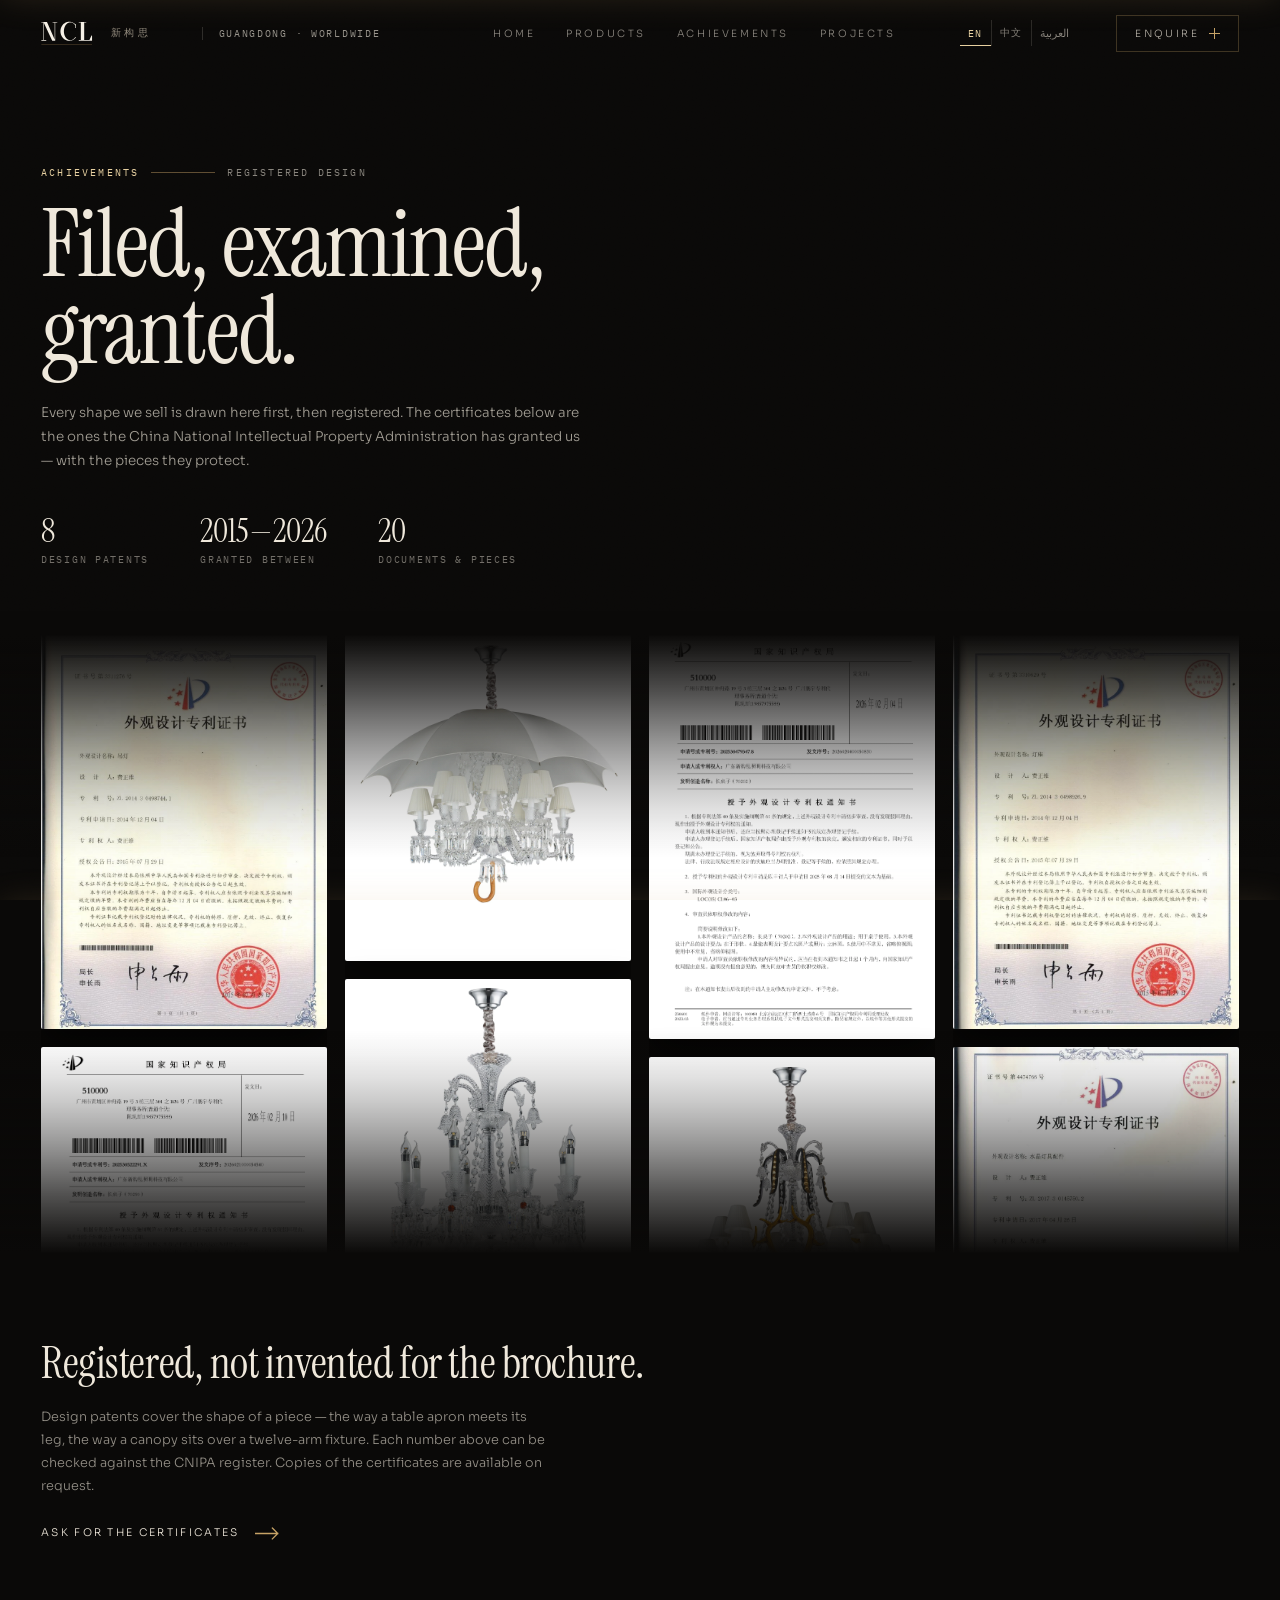
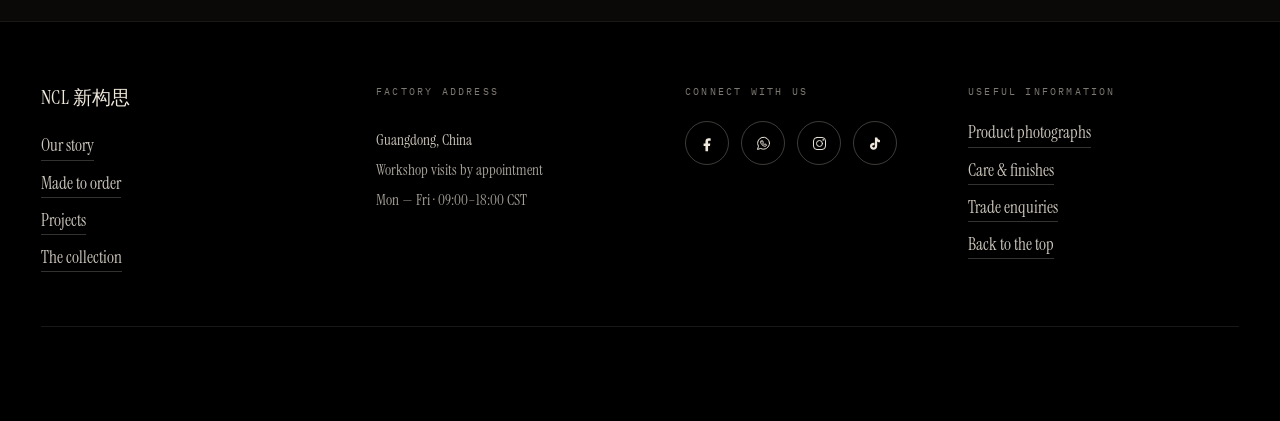
==== commit 6f6faf01: "基本完成所有动效和交互以及语言切换" ====
--- a/achievements.html
+++ b/achievements.html
@@ -9,6 +9,10 @@
 <link rel="stylesheet" href="style.css">
 <link rel="stylesheet" href="footer.css">
 <link rel="stylesheet" href="achievements.css">
+<link rel="stylesheet" href="rise.css">
+<link rel="stylesheet" href="lang.css">
+<link rel="stylesheet" href="veil.css">
+<script src="i18n.js"></script>
 </head>
 <body class="achievements">
 
@@ -405,6 +409,15 @@
         <li><a href="https://www.douyin.com/user/MS4wLjABAAAA6-nMW5dyxShDw0qKkLhPcCdm7kp9LKvlH04NBT9qAxo?from_tab_name=main" aria-label="NCL on TikTok" target="_blank" rel="noopener noreferrer"><svg viewBox="0 0 24 24" role="img" aria-hidden="true"><path d="M14.4 3.4c.5 1.9 1.9 3.3 3.9 3.5v3.4c-1.4 0-2.7-.4-3.9-1.2v6.5c0 3.3-2.4 5.2-5.1 5.2-2.9 0-5.1-2-5.1-4.8 0-2.9 2.2-5 5.1-5 .4 0 .8 0 1.2.1v3.5c-.4-.1-.8-.2-1.2-.2-1.1 0-1.9.7-1.9 1.6 0 1 .8 1.7 1.9 1.7 1.2 0 1.9-.8 1.9-2.1V3.4h3.2Z" fill="currentColor" stroke="none"/></svg></a></li>
       </ul>
     </div>
+    <div>
+      <h4>Useful information</h4>
+      <ul>
+        <li><a href="collection.html">Product photographs</a></li>
+        <li><a href="mailto:studio@ncl.example?subject=Care%20%26%20finishes">Care &amp; finishes</a></li>
+        <li><a href="mailto:studio@ncl.example?subject=Trade%20enquiry">Trade enquiries</a></li>
+        <li><a href="#top">Back to the top</a></li>
+      </ul>
+    </div>
   </div>
   <div class="ncl-foot-base">
     <p>© 2024 NCL 新构思 · Guangdong — Worldwide</p>
@@ -449,5 +462,8 @@
 
 <script src="main.js"></script>
 <script src="achievements.js"></script>
+<script src="rise.js"></script>
+<script src="veil.js"></script>
+<script src="damping.js"></script>
 </body>
 </html>
--- a/style.css
+++ b/style.css
@@ -148,7 +148,7 @@
 .nav{
   position:fixed; inset:0 0 auto 0; z-index:30;
   transform:translateY(0);
-  transition:transform .5s var(--ease-soft),background .6s var(--ease);
+  transition:transform .22s cubic-bezier(.22,.61,.36,1),background .5s var(--ease);
   display:flex; align-items:center; gap:clamp(16px,3vw,44px);
   padding:0 var(--pad);
   height:var(--nav-h);
@@ -481,7 +481,7 @@
   /* one screen at rest + a slot per sheet: JS reads --sheet-scroll */
   --sheet-scroll:78svh;
   --band:clamp(84px,13vh,150px);        /* blank top margin of the second page */
-  height:calc(100svh + 8 * var(--sheet-scroll));
+  height:100svh;
   margin-top:-100svh;
   background:transparent;
   box-shadow:none;
@@ -511,21 +511,101 @@
     rgba(0,0,0,.66) 0%, rgba(0,0,0,.38) 42%, rgba(0,0,0,0) 74%);
 }
 .deck{
-  position:absolute; inset:var(--band) 0 0 0;
-  overflow:visible;   /* the sticky pin does the clipping, so a filling sheet can reach the top */
-}
+  /* the card sits against the top of the viewport when it is shown */
+  position:absolute; inset:0 0 30px 0;
+  --tw:min(15vw,152px); --th:min(19vw,190px); --rail-pad:12px;
+  /* one slot = one card plus a real gap, so the list never overlaps itself */
+  --rail-gap:calc(var(--th) + 24px);
+  overflow:visible;   /* the sticky pin does the clipping */
+  user-select:none; -webkit-user-select:none;
+}
+.deck.is-dragging{cursor:grabbing}
+.deck.is-dragging .sheet{cursor:grabbing}
+/* The carousel works like the reference: every card is placed by its position in
+   the stack, so rotating is a DOM move and one transition animates everything. */
 .sheet{
-  position:absolute; left:55%;
-  top:calc((100svh - var(--band)) / 2 - 18px);
-  width:min(34vw,380px); height:120px; margin:0;   /* the engine sets both every frame */
-  translate:-50% -50%;
+  z-index:3;
+  /* every state gives the card an explicit `left` and `width`: `auto -> 0` cannot be
+     transitioned, so a thumbnail promoted to the frame used to jump to the left edge
+     first and then grow -- which read as "the card opens from the top-left corner" */
+  position:absolute;
+  left:calc(100% - var(--tw) - var(--rail-pad)); top:50%; transform:translateY(-50%);
+  width:var(--tw); height:var(--th); margin:0;
+  translate:none;
   overflow:hidden; background:#0a0908;
   transform-origin:50% 50%;
   cursor:pointer;
-  will-change:transform, border-radius;
-  border-radius:var(--r,4px);
+  will-change:top, width, height, opacity;
+  border-radius:16px;
   box-shadow:0 8px 20px rgba(0,0,0,.40), 0 2px 6px rgba(0,0,0,.26);
-}
+  transition:left .5s cubic-bezier(.22,.68,.24,1), top .5s cubic-bezier(.22,.68,.24,1),
+             width .5s cubic-bezier(.22,.68,.24,1), height .5s cubic-bezier(.22,.68,.24,1),
+             opacity .5s cubic-bezier(.22,.68,.24,1), border-radius .5s cubic-bezier(.22,.68,.24,1),
+             transform .5s cubic-bezier(.22,.68,.24,1);
+}
+/* a list card floats when the pointer is over it, and lifts off the frosted pane */
+.sheet:not(.is-stage):not(.is-past):hover{
+  transform:translateY(calc(-50% - 10px)) scale(1.04);
+  box-shadow:0 28px 56px rgba(0,0,0,.58), 0 4px 12px rgba(0,0,0,.35);
+  z-index:4;
+}
+.sheet:not(.is-stage):not(.is-past):active{
+  transform:translateY(calc(-50% - 4px)) scale(1.01);
+}
+.deck.is-opening .sheet, .deck.is-closing .sheet{pointer-events:none}
+
+/* the front pair: both full size -- but the one *behind* stays invisible. Otherwise it
+   was fully on screen whenever the front card was still a thumbnail (the opening beat),
+   which read as "a random room flashes before the real card arrives". */
+.sheet:nth-child(1), .sheet:nth-child(2){
+  top:0; left:0; transform:none; z-index:1;
+  width:100%; height:100%; border-radius:0;
+}
+.sheet:nth-child(1){opacity:0; pointer-events:none}
+.sheet:nth-child(3){ top:20%; }
+.sheet:nth-child(4){ top:calc(20% + var(--rail-gap)); }
+.sheet:nth-child(5){ top:calc(20% + var(--rail-gap) * 2); }
+/* the sheets live in their own layer so the rail and the glow never enter the
+   nth-child sequence the carousel relies on */
+.deck-stage{position:absolute; inset:0}
+
+/* the carousel is a sequence, not a loop: cards already shown leave the list, so the
+   right rail is empty on the last one */
+.sheet.is-past{opacity:0; pointer-events:none}
+.deck.is-empty .deck-rail{opacity:0; border-color:transparent; box-shadow:none}
+.deck-rail{transition:opacity .35s ease, border-color .35s ease, box-shadow .35s ease}
+
+/* the frosted pane under the list: it blurs the photograph so the thumbnails read as a
+   list on glass instead of pictures floating on a picture */
+.deck-rail{
+  position:absolute; z-index:2; pointer-events:none;
+  left:calc(100% - var(--tw) - var(--rail-pad) * 2);
+  width:calc(var(--tw) + var(--rail-pad) * 2);
+  /* the thumbnails are centred on their slot (`translateY(-50%)`), so the pane has to
+     start half a card higher than the slot itself */
+  top:calc(20% - var(--th) / 2 - var(--rail-pad) - 6px);
+  height:calc(var(--rail-gap) * 2 + var(--th) + var(--rail-pad) * 2 + 12px);
+  border-radius:24px;
+  background:rgba(12,11,9,.30);
+  -webkit-backdrop-filter:blur(20px) saturate(120%);
+  backdrop-filter:blur(20px) saturate(120%);
+  border:1px solid rgba(239,232,219,.14);
+  box-shadow:0 28px 60px rgba(0,0,0,.48), inset 0 1px 0 rgba(255,255,255,.07);
+}
+
+/* a blurred copy of the active photograph fills the frame while the card is still
+   growing out of the stack -- otherwise the opening played against a black hole */
+.deck-glow{
+  position:absolute; inset:0; z-index:0; pointer-events:none;
+  background-position:center; background-size:cover;
+  filter:blur(30px) saturate(88%) brightness(.42);
+  transform:scale(1.03);
+  opacity:.9;
+  border-radius:16px;
+}
+
+/* everything past the third thumbnail waits at the end of the stack, invisible */
+.sheet:nth-child(n+6){ top:calc(20% + var(--rail-gap) * 3); opacity:0; pointer-events:none; }
 .sheet img{width:100%; height:100%; object-fit:cover}
 /* the photograph settles into the page instead of stopping on a hard edge */
 .sheet::before{
@@ -534,7 +614,7 @@
   transition:opacity .5s var(--ease);
   background:linear-gradient(to top, rgba(3,3,2,.88) 0%, rgba(3,3,2,.52) 34%, rgba(3,3,2,.16) 64%, rgba(3,3,2,0) 100%);
 }
-.sheet.is-open::before{opacity:1}
+.sheet.is-open::before,.sheet.is-stage::before{opacity:1}
 /* and the same at the top: the photograph comes out of the page, not off a cut edge */
 .sheet::after{
   content:""; position:absolute; left:0; right:0; top:0; height:26%; z-index:1;
@@ -542,26 +622,132 @@
   transition:opacity .5s var(--ease);
   background:linear-gradient(to bottom, rgba(3,3,2,.86) 0%, rgba(3,3,2,.48) 34%, rgba(3,3,2,.14) 64%, rgba(3,3,2,0) 100%);
 }
-.sheet.is-open::after{opacity:1}
+.sheet.is-open::after,.sheet.is-stage::after{opacity:1}
 /* every sheet carries its own edge, so the stack reads as paper */
 .sheet::after{
   content:""; position:absolute; inset:0; pointer-events:none;
   box-shadow:inset 1px 0 0 rgba(239,232,219,.10);
 }
 
+/* the black gradient that carries you into the section */
+/* the bridge between the cover and the first project: a black gradient rises to
+   fill the viewport, then the first photograph fades in on top of it. GSAP owns
+   the transform/opacity of these two layers (home/intro.js). */
+.deck-intro{
+  position:fixed; inset:0; z-index:1001; pointer-events:none;
+  overflow:hidden;
+  visibility:hidden; opacity:0;      /* shown by the timeline, never painted before */
+}
+.deck-intro .di-black{
+  position:absolute; left:0; right:0; top:0; bottom:-2px;
+  /* the fill is a gradient, and its leading edge is feathered so it reads as ink
+     rising rather than a panel sliding */
+  background:linear-gradient(to bottom,
+    #000 0%, #000 42%, #030302 74%, #060504 100%);
+  box-shadow:0 -26vh 74px rgba(0,0,0,.92), 0 -8vh 30px rgba(0,0,0,.85);
+  will-change:transform;
+}
+.deck-intro .di-black::after{
+  /* a soft band above the panel edge, only visible while it is rising */
+  content:""; position:absolute; left:0; right:0; top:-30vh; height:30vh;
+  background:linear-gradient(to top, rgba(0,0,0,.96), rgba(0,0,0,0));
+}
+.deck-intro .di-card{
+  /* sized and placed by the script to match the deck's open sheet exactly, so the
+     hand-over is the same picture in the same place */
+  position:absolute; left:0; top:0; width:100%; height:100%; z-index:1; overflow:hidden;
+  will-change:left, top, width, height, opacity;
+}
+.deck-intro .di-card img{width:100%; height:100%; object-fit:cover; display:block}
+/* the two scrims the open sheet carries, so nothing darkens or lightens on the swap */
+.deck-intro .di-card::before{
+  content:""; position:absolute; left:0; right:0; bottom:0; height:30%; z-index:1;
+  pointer-events:none;
+  background:linear-gradient(to top, rgba(3,3,2,.88) 0%, rgba(3,3,2,.52) 34%, rgba(3,3,2,.16) 64%, rgba(3,3,2,0) 100%);
+}
+.deck-intro .di-card::after{
+  content:""; position:absolute; left:0; right:0; top:0; height:26%; z-index:1;
+  pointer-events:none;
+  background:linear-gradient(to bottom, rgba(3,3,2,.86) 0%, rgba(3,3,2,.48) 34%, rgba(3,3,2,.14) 64%, rgba(3,3,2,0) 100%);
+}
+
+.deck-nav{
+  position:absolute; left:var(--pad); bottom:22px; z-index:960;
+  display:flex; gap:8px;
+}
+.deck-nav button{
+  width:44px; height:38px; border-radius:10px;
+  border:1px solid rgba(239,232,219,.34); background:rgba(6,5,5,.42);
+  color:var(--ivory); font-size:15px; line-height:1; cursor:pointer;
+  backdrop-filter:blur(6px);
+  transition:background .3s var(--ease), border-color .3s var(--ease), color .3s var(--ease);
+}
+.deck-nav button:hover, .deck-nav button:focus-visible{
+  background:rgba(199,163,102,.22); border-color:var(--gilt); color:#fff;
+}
+
+/* while the cover → deck timeline owns the screen the commissions section stays
+   invisible: the black rises from the bottom, so without this it would already be
+   sliding into view underneath */
+body.is-intro .bespoke{visibility:hidden}
+
 /* ── the words sit on the deck ──────────────────────────── */
 .deck-copy::before{
   content:""; position:absolute; z-index:-1;
-  left:0; top:-40vh; bottom:-40vh; width:min(52vw,640px);
-  background:linear-gradient(to right,rgba(4,3,3,.72) 0%,rgba(4,3,3,.5) 46%,rgba(4,3,3,0) 100%);
+  left:calc(-1 * var(--pad)); top:-46vh; bottom:-46vh; width:min(58vw,720px);
+  background:linear-gradient(to right,rgba(4,3,3,.9) 0%,rgba(4,3,3,.72) 42%,rgba(4,3,3,.34) 68%,rgba(4,3,3,0) 100%);
   pointer-events:none;
+  /* the shadow comes in on its own, much slower clock than the words */
+  opacity:1;
+  transition:opacity 1.6s cubic-bezier(.33,.72,.24,1);
 }
 .deck-copy{
   position:absolute; left:0; top:50%; translate:0 -50%; z-index:950;   /* above the open sheet */
   padding:0 var(--pad);
   width:min(34vw,440px);
   pointer-events:none;
-}
+  text-shadow:0 2px 18px rgba(0,0,0,.55);
+}
+
+/* the deck's opening beat: the stack is already there, the active card grows out of
+   its thumbnail, and only then does the copy arrive */
+@keyframes cardOpen{
+  from{ left:calc(100% - var(--tw) - var(--rail-pad)); top:20%; width:var(--tw); height:var(--th); border-radius:16px; }
+  to{ left:0; top:0; width:100%; height:100%; border-radius:0; }
+}
+@keyframes cardClose{
+  from{ left:0; top:0; width:100%; height:100%; border-radius:0; }
+  to{ left:calc(100% - var(--tw) - var(--rail-pad)); top:20%; width:var(--tw); height:var(--th); border-radius:16px; }
+}
+/* before the black lifts, the active card is parked in its thumbnail slot so the deck
+   is never revealed with a full-frame card for a frame */
+.deck.is-primed .sheet:nth-child(2){
+  left:calc(100% - var(--tw) - var(--rail-pad)); top:20%; width:var(--tw); height:var(--th);
+  border-radius:16px; animation:none; transition:none;   /* snap, do not travel */
+}
+.deck.is-primed ~ .deck-copy{opacity:0}
+.deck.is-primed ~ .deck-copy::before{opacity:0; transition:none}
+.deck.is-closing ~ .deck-copy::before{opacity:0; transition:opacity .25s ease}
+
+.deck.is-opening .sheet:nth-child(2){animation:cardOpen .34s cubic-bezier(.22,.68,.24,1) both}
+.deck.is-opening ~ .deck-copy{animation:copyIn .3s cubic-bezier(.2,.7,.2,1) .34s both}
+.deck.is-closing .sheet:nth-child(2){animation:cardClose .3s cubic-bezier(.4,0,.3,1) both}
+.deck.is-closing ~ .deck-copy{animation:copyOut .22s ease both}
+
+@keyframes copyOut{
+  from{opacity:1}
+  to{opacity:0}
+}
+
+/* every card change replays the copy, the way the reference re-animates its text */
+@keyframes copyIn{
+  from{opacity:0; transform:translateY(16px); filter:blur(12px)}
+  to{opacity:1; transform:translateY(0); filter:blur(0)}
+}
+.deck-copy.is-swap .rail-kicker{animation:copyIn .46s cubic-bezier(.2,.7,.2,1) both}
+.deck-copy.is-swap .rail-claim{animation:copyIn .46s cubic-bezier(.2,.7,.2,1) .06s both}
+.deck-copy.is-swap .rail-now{animation:copyIn .5s cubic-bezier(.2,.7,.2,1) .12s both}
+
 .rail-kicker{
   margin:0 0 clamp(8px,1.4vh,14px);
   font-family:var(--mono); font-size:9.5px; letter-spacing:.22em; text-transform:uppercase;
@@ -651,8 +837,11 @@
 
 /* ══ responsive ══════════════════════════════════════════════════════════ */
 @media (max-width:900px){
-  .bespoke{--sheet-scroll:88svh; --band:clamp(64px,10vh,96px); height:calc(100svh + 8 * var(--sheet-scroll))}
-  .sheet{left:45%; top:calc((100svh - var(--band)) / 2 - 13px); width:min(62vw, 340px); height:96px}
+  .bespoke{--sheet-scroll:88svh; --band:clamp(64px,10vh,96px); height:100svh}
+  .deck{--tw:min(30vw, 120px); --th:min(38vw, 152px)}
+  /* the copy owns the bottom of a phone screen, so the buttons move to the top */
+  .deck-nav{left:auto; right:var(--pad); bottom:auto; top:12px}
+  .deck-nav button{width:38px; height:34px}
   /* the rail is clipped above the copy instead of being hidden card by card */
   .deck::before{
   content:""; position:absolute; z-index:0; pointer-events:none;
@@ -698,7 +887,10 @@
 }
 
 /* reading down: the bar steps aside so no heading ever sits under it */
-body.nav-away .nav{transform:translateY(-104%)}
+body.nav-away .nav{
+  transform:translateY(-104%);
+  transition:transform .34s var(--ease-soft),background .6s var(--ease);
+}
 
 
 /* a camera shutter: two black leaves slide in from above and below and meet on the
--- a/footer.css
+++ b/footer.css
@@ -8,7 +8,7 @@
 }
 .ncl-foot-grid{
   display:grid;
-  grid-template-columns:1.15fr 1fr 1fr;
+  grid-template-columns:1.1fr 1fr .9fr 1.05fr;
   gap:clamp(24px,4vw,64px);
   align-items:start;
 }
--- a/achievements.css
+++ b/achievements.css
@@ -80,13 +80,31 @@
   height: clamp(460px, 74vh, 860px);
   padding: clamp(16px, 2.6vh, 30px) var(--pad);
   overflow: hidden;
-  border-top: 1px solid rgba(239, 232, 219, 0.09);
-  border-bottom: 1px solid rgba(239, 232, 219, 0.09);
-  /* the top and bottom edges fade, so the columns read as endless */
-  -webkit-mask-image: linear-gradient(to bottom, transparent 0, #000 9%, #000 91%, transparent 100%);
-  mask-image: linear-gradient(to bottom, transparent 0, #000 9%, #000 91%, transparent 100%);
-}
-
+}
+
+/* The edges dissolve into the page. This is an overlay rather than a mask: the columns
+   are composited (animated transforms), and a mask set at load time was not being
+   applied to them -- a painted ramp always is. The steps are dense so the ramp reads as
+   one continuous fade rather than a band. */
+.ach-wall::after {
+  content: "";
+  position: absolute;
+  inset: 0;
+  z-index: 90;
+  pointer-events: none;
+  /* its own layer, so it cannot be painted under the composited columns */
+  transform: translateZ(0);
+  /* Only the top and bottom dissolve -- the sides stay as they are. The ramp still has
+     to reach full opacity before the columns are clipped, otherwise the cut shows. */
+  background:
+    linear-gradient(to bottom,
+      rgba(10,9,8,1) 0%, rgba(10,9,8,1) 3.5%, rgba(10,9,8,.92) 6%, rgba(10,9,8,.82) 9%,
+      rgba(10,9,8,.70) 12.5%, rgba(10,9,8,.57) 16%, rgba(10,9,8,.44) 19.5%, rgba(10,9,8,.32) 23%,
+      rgba(10,9,8,.21) 26.5%, rgba(10,9,8,.12) 30%, rgba(10,9,8,.05) 33.5%, rgba(10,9,8,0) 37%,
+      rgba(10,9,8,0) 63%, rgba(10,9,8,.05) 66.5%, rgba(10,9,8,.12) 70%, rgba(10,9,8,.21) 73.5%,
+      rgba(10,9,8,.32) 77%, rgba(10,9,8,.44) 80.5%, rgba(10,9,8,.57) 84%, rgba(10,9,8,.70) 87.5%,
+      rgba(10,9,8,.82) 91%, rgba(10,9,8,.92) 94%, rgba(10,9,8,1) 96.5%, rgba(10,9,8,1) 100%);
+}
 .ach-col {
   min-width: 0;
   overflow: hidden;
@@ -97,7 +115,8 @@
   animation-name: ach-walk;
   animation-timing-function: linear;
   animation-iteration-count: infinite;
-  will-change: transform;
+  /* no will-change here: the animation already promotes this layer, and the extra hint
+     put it above the edge gradient that is painted over it */
 }
 .ach-wall.is-paused .ach-colrun {
   animation-play-state: paused;
@@ -282,10 +301,6 @@
   .ach-col {
     overflow-y: auto;
   }
-  .ach-wall {
-    -webkit-mask-image: none;
-    mask-image: none;
-  }
   .ach-item,
   .ach-item img {
     transition: none;
--- a/rise.css
+++ b/rise.css
@@ -0,0 +1,27 @@
+/* ── one easing language for every page ───────────────────────────────────
+   Blocks that come into view rise out of a soft blur, in a small stagger. The curve
+   is the same one the cover and the deck use, so nothing on the site moves on a
+   different rhythm. Everything is skipped under `prefers-reduced-motion`. */
+
+.rise {
+  opacity: 0;
+  transform: translate3d(0, 48px, 0) scale(.985);
+  filter: blur(14px);
+  will-change: opacity, transform, filter;
+}
+
+.rise.is-in {
+  opacity: 1;
+  transform: none;
+  filter: none;
+  transition:
+    opacity 1.15s cubic-bezier(.16, .84, .24, 1),
+    transform 1.15s cubic-bezier(.16, .84, .24, 1),
+    filter 1.15s cubic-bezier(.16, .84, .24, 1);
+  transition-delay: var(--rd, 0ms);
+}
+
+@media (prefers-reduced-motion: reduce) {
+  .rise { opacity: 1; transform: none; filter: none; will-change: auto }
+  .rise.is-in { transition: none }
+}
--- a/lang.css
+++ b/lang.css
@@ -0,0 +1,87 @@
+/* ── language switcher + Arabic handling ──────────────────────────────────
+   The switcher sits with the other nav controls and reads as part of them: mono,
+   hairline separators, the current language marked. Switching languages never touches
+   the composition -- only the words change. */
+
+.lang-switch {
+  display: inline-flex;
+  align-items: center;
+  gap: 0;
+  margin-inline-end: 14px;
+  font-family: var(--mono, ui-monospace, monospace);
+  font-size: 9.5px;
+  letter-spacing: .16em;
+  text-transform: uppercase;
+  white-space: nowrap;
+}
+.lang-switch button {
+  padding: 6px 8px;
+  border: 0;
+  background: none;
+  color: rgba(239, 232, 219, .52);
+  font: inherit;
+  letter-spacing: inherit;
+  cursor: pointer;
+  transition: color .35s cubic-bezier(.22, .61, .2, 1), opacity .35s ease;
+}
+.lang-switch button:hover { color: rgba(239, 232, 219, .9) }
+.lang-switch button.is-on {
+  color: var(--gilt-hi, #c7a366);
+  box-shadow: inset 0 -1px 0 currentColor;
+}
+.lang-switch button + button { border-inline-start: 1px solid rgba(239, 232, 219, .14) }
+.lang-switch button[data-lang="ar"] { letter-spacing: 0; font-size: 11px; text-transform: none }
+
+@media (max-width: 720px) {
+  .lang-switch { margin-inline-end: 8px; font-size: 9px }
+  .lang-switch button { padding: 6px 6px }
+}
+
+/* ── Arabic ───────────────────────────────────────────────────────────────
+   Arabic needs its own face and looser leading; the Latin display serif has no
+   Arabic coverage, so it falls through to a system naskh stack. */
+html[lang="ar"] body,
+html[dir="rtl"] body {
+  font-family: "Noto Naskh Arabic", "Geeza Pro", "Segoe UI", Tahoma, "Times New Roman", serif;
+}
+html[lang="ar"] p,
+html[lang="ar"] li,
+html[lang="ar"] dd {
+  line-height: 1.9;
+}
+html[lang="ar"] h1,
+html[lang="ar"] h2,
+html[lang="ar"] h3 {
+  line-height: 1.35;
+  letter-spacing: 0;
+}
+
+/* Arabic glyphs are much taller than Latin at the same font-size (deep descenders and
+   high ascenders), so the display sizes are stepped down and the leading opened up --
+   otherwise the cover headline grows upward into the nav. */
+html[lang="ar"] .hero-title {
+  font-size: clamp(32px, 5.6vw, 96px);
+  line-height: 1.14;
+  letter-spacing: 0;
+}
+html[lang="ar"] .craft-title {
+  font-size: clamp(28px, 4.2vw, 68px);
+  line-height: 1.28;
+  letter-spacing: 0;
+}
+html[lang="ar"] .col-hero h1,
+html[lang="ar"] .ach-hero h1 {
+  font-size: clamp(28px, 4.6vw, 78px);
+  line-height: 1.22;
+  letter-spacing: 0;
+}
+html[lang="ar"] .col-family-title,
+html[lang="ar"] .col-close h2,
+html[lang="ar"] .ach-note h2 {
+  letter-spacing: 0;
+  line-height: 1.3;
+}
+
+@media (prefers-reduced-motion: reduce) {
+  .lang-switch button { transition: none }
+}
--- a/veil.css
+++ b/veil.css
@@ -0,0 +1,43 @@
+/* ── the shutter between pages ────────────────────────────────────────────
+   `index.html` carries these rules inside `style.css` (main.js drives them). The
+   sub-pages load this copy instead, so moving between pages feels the same
+   everywhere: two leaves close over the screen, then open onto the next page. */
+
+.page-veil {
+  position: fixed; inset: 0; z-index: 200; pointer-events: none;
+  background: transparent; overflow: hidden;
+}
+.page-veil::before,
+.page-veil::after {
+  content: ""; position: absolute; left: 0; right: 0; height: 52%;
+  background: #040303;
+  transition: transform .54s cubic-bezier(.72, 0, .24, 1);
+  will-change: transform;
+}
+.page-veil::before {
+  top: 0; transform: translate3d(0, -101%, 0);
+  box-shadow: 0 1px 0 rgba(199, 163, 102, .55), 0 0 34px rgba(199, 163, 102, .18);
+}
+.page-veil::after {
+  bottom: 0; transform: translate3d(0, 101%, 0);
+  box-shadow: 0 -1px 0 rgba(199, 163, 102, .55), 0 0 34px rgba(199, 163, 102, .18);
+}
+.page-veil.is-leaving::before,
+.page-veil.is-leaving::after { transform: translate3d(0, 0, 0) }
+.page-veil.is-leaving { pointer-events: auto }
+.page-veil.is-arriving::before,
+.page-veil.is-arriving::after { transform: translate3d(0, 0, 0); transition: none }
+.page-veil.is-arriving { pointer-events: auto }
+.page-veil.is-arriving.is-lifting::before {
+  transform: translate3d(0, -101%, 0);
+  transition: transform .6s cubic-bezier(.72, 0, .24, 1) .04s;
+}
+.page-veil.is-arriving.is-lifting::after {
+  transform: translate3d(0, 101%, 0);
+  transition: transform .6s cubic-bezier(.72, 0, .24, 1) .04s;
+}
+.page-veil.is-arriving.is-lifting { pointer-events: none }
+
+@media (prefers-reduced-motion: reduce) {
+  .page-veil { display: none }
+}
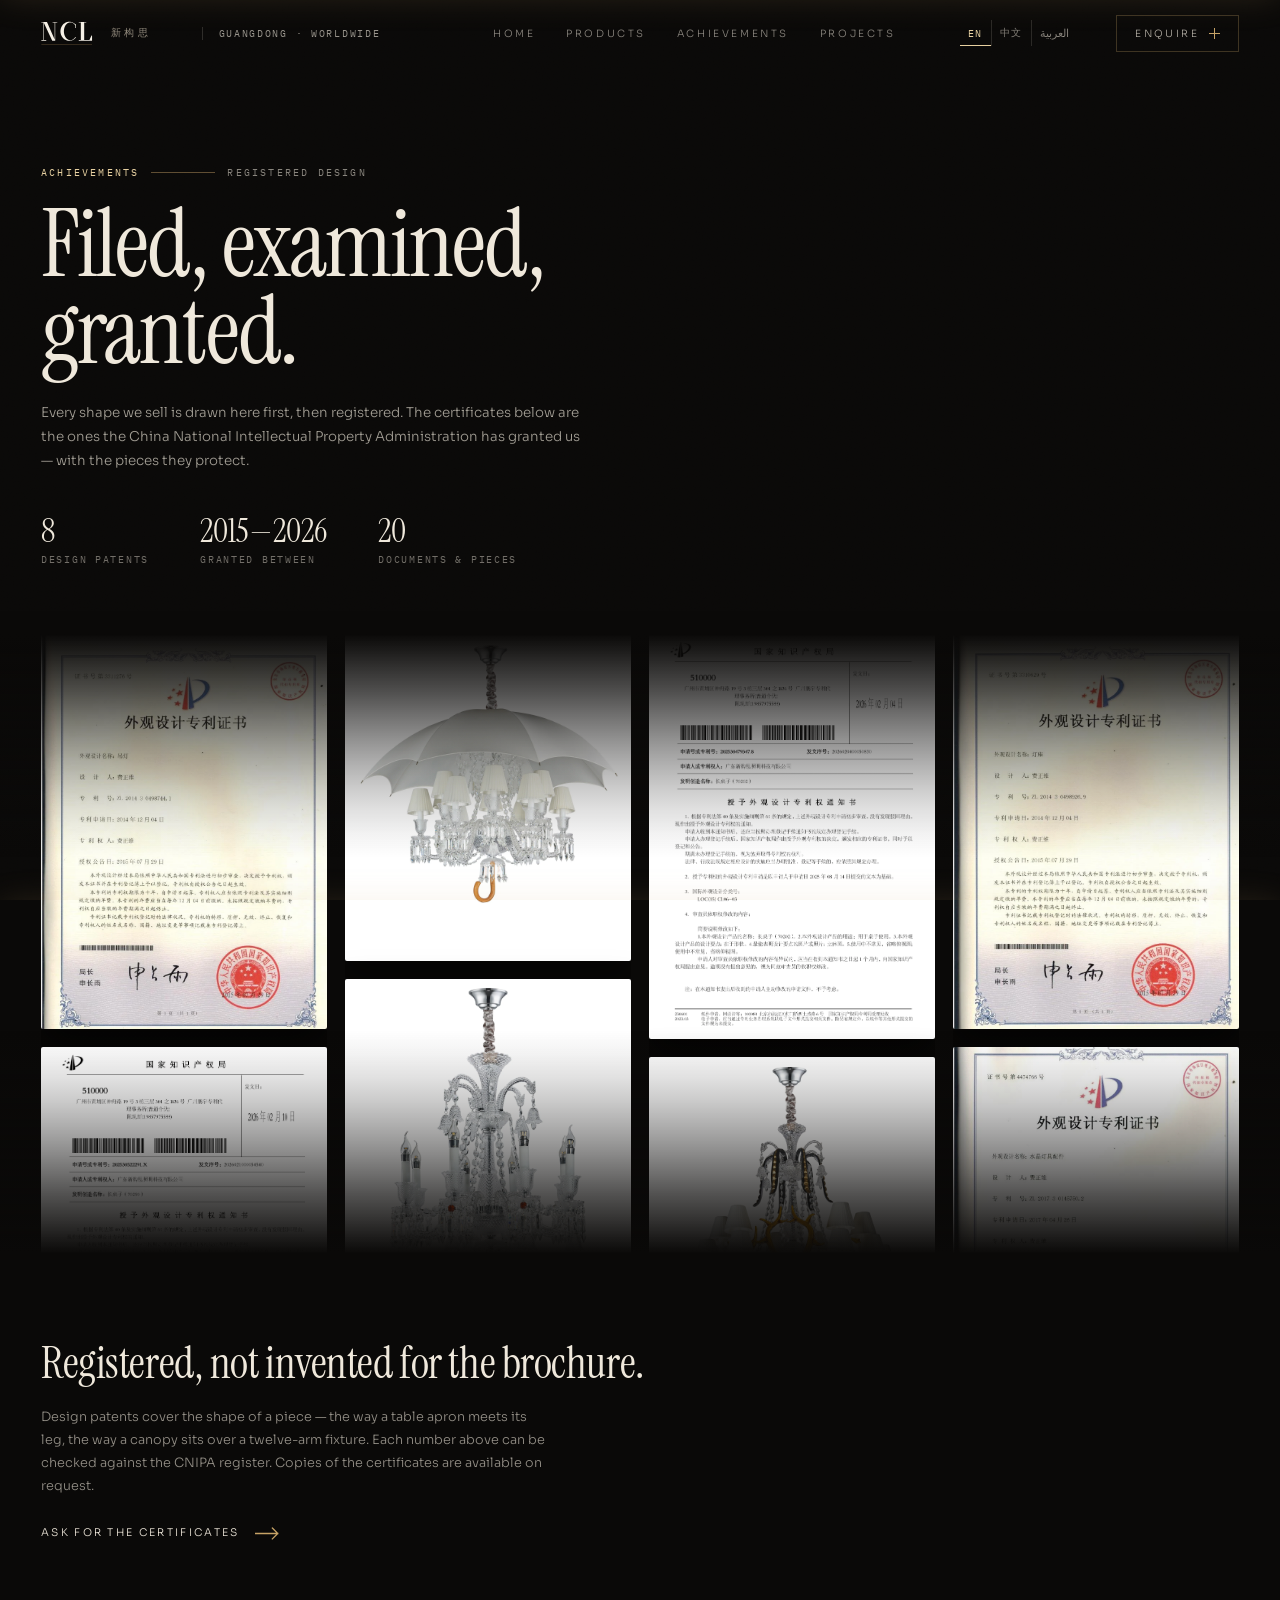
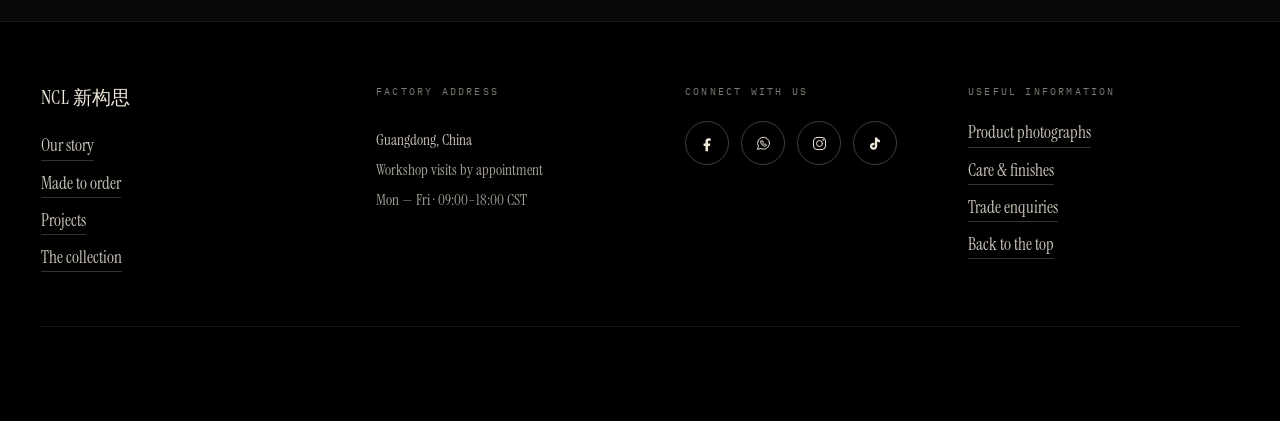
==== commit c7210a19: "增加图标" ====
--- a/achievements.html
+++ b/achievements.html
@@ -4,15 +4,18 @@
 <meta charset="utf-8">
 <meta name="viewport" content="width=device-width, initial-scale=1">
 <title>Achievements — NCL 新构思</title>
+  <link rel="icon" href="favicon.svg" type="image/svg+xml">
+  <link rel="icon" href="apple-touch-icon.png" sizes="180x180" type="image/png">
+  <link rel="apple-touch-icon" href="apple-touch-icon.png">
 <meta name="description" content="NCL 新构思 — design patents granted by the China National Intellectual Property Administration, with the pieces they protect.">
 <link rel="preload" href="fonts/InstrumentSerif-Regular.ttf" as="font" type="font/ttf" crossorigin>
-<link rel="stylesheet" href="style.css">
-<link rel="stylesheet" href="footer.css">
-<link rel="stylesheet" href="achievements.css">
-<link rel="stylesheet" href="rise.css">
-<link rel="stylesheet" href="lang.css">
-<link rel="stylesheet" href="veil.css">
-<script src="i18n.js"></script>
+<link rel="stylesheet" href="style.css?v=20261111b">
+<link rel="stylesheet" href="footer.css?v=20261111b">
+<link rel="stylesheet" href="achievements.css?v=20261111b">
+<link rel="stylesheet" href="rise.css?v=20261111b">
+<link rel="stylesheet" href="lang.css?v=20261111b">
+<link rel="stylesheet" href="veil.css?v=20261111b">
+<script src="i18n.js?v=20261111b"></script>
 </head>
 <body class="achievements">
 
@@ -460,10 +463,10 @@
   <p class="menu-foot">Trade and private commissions · worldwide delivery.</p>
 </div>
 
-<script src="main.js"></script>
-<script src="achievements.js"></script>
-<script src="rise.js"></script>
-<script src="veil.js"></script>
-<script src="damping.js"></script>
+<script src="main.js?v=20261111b"></script>
+<script src="achievements.js?v=20261111b"></script>
+<script src="rise.js?v=20261111b"></script>
+<script src="veil.js?v=20261111b"></script>
+<script src="damping.js?v=20261111b"></script>
 </body>
 </html>
--- a/style.css
+++ b/style.css
@@ -870,6 +870,38 @@
   .craft-plate-b .craft-note{order:0}
   .craft-plate-b .craft-media{order:0}
   .craft-media-wide.px-frame{aspect-ratio:4/3}
+
+  /* ── phones: the commissions are not a carousel, just eight plates in order ──
+     No pinned section, no curtain, no stack: the copy reads first, then every
+     photograph one below the other. */
+  .bespoke{margin-top:0; height:auto}
+  .deck-intro{display:none}
+  .bespoke-pin{
+    position:static; height:auto; min-height:0; overflow:visible;
+    display:flex; flex-direction:column;
+    padding:calc(var(--nav-h) + 7vh) 0 9vh;
+  }
+  .deck-copy{
+    order:1; position:static; top:auto; bottom:auto; translate:none;
+    left:auto; right:auto; width:auto;
+    margin:0 0 clamp(22px,3.4vh,32px); padding:0 var(--pad);
+    background:none;
+  }
+  .deck-copy::before{display:none}
+  .deck{order:2; position:static; inset:auto; overflow:visible}
+  .deck-stage{
+    position:static; display:flex; flex-direction:column;
+    gap:clamp(10px,2.4vw,16px); padding:0 var(--pad);
+  }
+  .sheet, .sheet:nth-child(n){
+    position:static; left:auto; top:auto; transform:none;
+    width:100%; height:auto; aspect-ratio:4/5;
+    opacity:1 !important; border-radius:0; box-shadow:none;
+    pointer-events:none; transition:none;
+  }
+  .sheet.is-past{opacity:1 !important}
+  .sheet img{position:static; width:100%; height:100%; object-fit:cover}
+  .deck-rail, .deck-glow, .deck-nav, .deck::before{display:none}
 }
 
 @media (prefers-reduced-motion:reduce){
